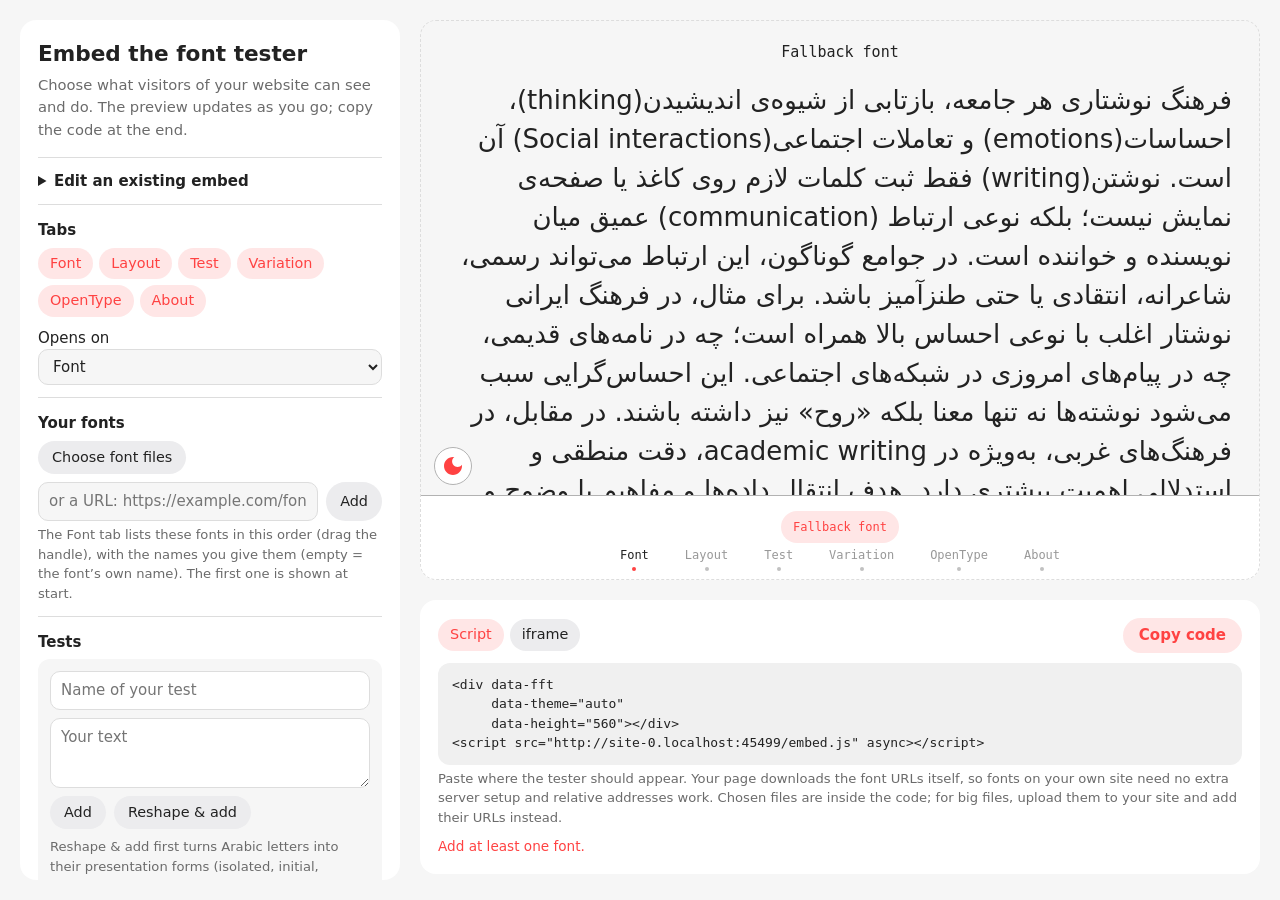
==== index.html @ 97c2cf15 "initial commit" ====
<!DOCTYPE html>
<html lang="en" translate="no">
<head>
<meta charset="UTF-8">
<meta name="viewport" content="width=device-width, initial-scale=1">
<title>Embed FFT on your website</title>
<style>
  :root {
    --text: #222222; --bg: #f6f6f6; --panel: #ffffff; --chip: #ececee; --line: #dddddd;
    --muted: #6b6b6b; --accent: #ff4242; --accent-bg: #ff424222; --on-accent: #000000; --code: #f0f0f0; --track: #cccccc;
    color-scheme: light;
  }
  @media (prefers-color-scheme: dark) {
    :root {
      --text: #f5f5f5; --bg: #222222; --panel: #000000; --chip: #1a1a1a; --line: #3a3a3a;
      --muted: #a0a0a0; --code: #2e2e2e; --track: #333333; color-scheme: dark;
    }
  }
  * { box-sizing: border-box; }
  html, body { margin: 0; }
  body {
    font: 15px/1.5 system-ui, -apple-system, "Segoe UI", Roboto, sans-serif;
    color: var(--text); background: var(--bg);
  }
  .wrap { display: grid; grid-template-columns: minmax(300px, 380px) minmax(0, 1fr); gap: 20px; padding: 20px; max-width: 1500px; margin: 0 auto; }
  @media (max-width: 860px) {
    .wrap { display: flex; flex-direction: column; padding: 12px; gap: 12px; }   /* flex, not grid: sticky needs the whole column */
    .wrap > .side { display: contents; }
    .wrap .preview { order: -1; position: sticky; top: 0; z-index: 3; height: 46vh !important; box-shadow: 0 6px 16px rgb(0 0 0 / .12); }
    .wrap .preview iframe { height: 46vh !important; }
  }
  h1 { font-size: 1.35rem; margin: 0 0 4px; }
  .lead { color: var(--muted); margin: 0 0 16px; font-size: .92rem; }
  .panel { background: var(--panel); border-radius: 16px; padding: 18px; }
  .opts { align-self: start; position: sticky; top: 20px; max-height: calc(100vh - 40px); overflow: auto; }
  @media (max-width: 860px) { .opts { position: static; max-height: none; } }
  fieldset { border: 0; border-top: 1px solid var(--line); margin: 0; padding: 14px 0 12px; }
  legend { font-weight: 600; padding: 0 0 6px; float: left; width: 100%; }
  fieldset > *:not(legend) { clear: both; }
  label { display: block; }
  .hint { color: var(--muted); font-size: .82rem; margin: 4px 0 0; }
  input[type=text], input[type=url], input[type=number], textarea, select {
    width: 100%; font: inherit; color: inherit; background: var(--bg);
    border: 1px solid var(--line); border-radius: 10px; padding: 7px 10px;
  }
  textarea { resize: vertical; min-height: 70px; }
  textarea[dir=auto] { unicode-bidi: plaintext; }
  :focus-visible { outline: 2px solid var(--accent); outline-offset: 2px; }
  .chips { display: flex; flex-wrap: wrap; gap: 6px; }
  .chips input { position: absolute; opacity: 0; pointer-events: none; }
  .chips label {
    padding: 5px 12px; border-radius: 999px; background: var(--chip); cursor: pointer; user-select: none; font-size: .9rem;
  }
  .chips input:checked + label { background: var(--accent-bg); color: var(--accent); }
  .chips input:focus-visible + label { outline: 2px solid var(--accent); outline-offset: 2px; }
  .check { display: flex; gap: 8px; align-items: center; margin-top: 8px; cursor: pointer; }
  .check input { accent-color: var(--accent); width: 16px; height: 16px; margin: 0; }
  .row { display: grid; grid-template-columns: 1fr 1fr; gap: 10px; margin-top: 8px; }
  .colors { display: grid; grid-template-columns: repeat(3, 1fr); gap: 8px; margin-top: 10px; }
  .colors label { font-size: .8rem; color: var(--muted); }
  .colors input { width: 100%; height: 34px; border: 1px solid var(--line); border-radius: 8px; background: none; padding: 2px; }
  /* sliders: the same as FFT's (thin track, pill thumb in the accent color with the value inside) */
  .font-slider { display: flex; align-items: center; gap: 10px; padding: 8px 0; }
  .font-slider > span:first-child { white-space: nowrap; }
  .font-slider .sw { position: relative; flex: 1 1 auto; min-width: 0; display: flex; align-items: center; height: 20px; }
  .slider {
    -webkit-appearance: none; -moz-appearance: none; appearance: none;
    width: 100%; height: 4px; margin: 0; background: var(--track); border-radius: 2px; outline: none; cursor: pointer;
  }
  .slider::-webkit-slider-runnable-track { height: 4px; border-radius: 2px; background: var(--track); }
  .slider::-webkit-slider-thumb { -webkit-appearance: none; appearance: none; width: 30px; height: 15px; margin-top: -6px; border-radius: 8px; background: var(--accent); cursor: pointer; }
  .slider::-moz-range-track { height: 4px; border-radius: 2px; background: var(--track); }
  .slider::-moz-range-thumb { width: 30px; height: 15px; border: none; border-radius: 8px; background: var(--accent); cursor: pointer; }
  .slider:focus-visible { outline: 2px solid var(--accent); outline-offset: 6px; }
  .slider-value {
    position: absolute; top: 55%; transform: translate(-50%, -50%);
    font: bold 10px ui-monospace, SFMono-Regular, Menlo, Consolas, monospace; color: var(--on-accent);
    pointer-events: none; user-select: none;
  }
  .side { display: grid; grid-template-columns: minmax(0, 1fr); gap: 20px; align-content: start; min-width: 0; }
  .preview { padding: 0; overflow: hidden; background: transparent; outline: 1px dashed var(--line); outline-offset: -1px; }
  .preview iframe { background: var(--panel); }
  .codehead { display: flex; gap: 8px; align-items: center; margin-bottom: 10px; flex-wrap: wrap; }
  .codehead .chips { flex: 1; }
  button.copy {
    font: inherit; border: 0; border-radius: 999px; padding: 6px 16px; cursor: pointer;
    background: var(--accent-bg); color: var(--accent); font-weight: 600;
  }
  button.copy:hover { filter: brightness(.95); }
  pre {
    margin: 0; background: var(--code); border-radius: 12px; padding: 12px 14px; overflow-x: auto;
    font: 13px/1.5 ui-monospace, SFMono-Regular, Menlo, Consolas, monospace; white-space: pre; direction: ltr;
  }
  .warn { color: var(--accent); font-size: .85rem; margin: 8px 0 0; }
  [hidden] { display: none !important; }
  .btn { font: inherit; font-size: .9rem; border: 0; border-radius: 999px; padding: 6px 14px; cursor: pointer; background: var(--chip); color: inherit; }
  .btn:hover { background: var(--line); }
  .addfont { margin-top: 8px; }
  .urlrow { display: grid; grid-template-columns: 1fr auto; gap: 8px; margin-top: 8px; }
  /* sortable lists (fonts, tests): drag the handle, or focus it and use the arrow keys */
  .dlist { position: relative; display: grid; gap: 6px; }
  .dlist:empty { display: none; }
  .drow {
    display: flex; align-items: center; gap: 6px; min-width: 0; padding: 6px 6px 6px 2px;
    border: 1px solid var(--line); border-radius: 10px; background: var(--panel);
  }
  .drow .num { width: 1.6em; text-align: end; color: var(--muted); font-size: .8rem; font-variant-numeric: tabular-nums; flex: none; }
  .drow .main { flex: 1; min-width: 0; }
  .drow .tn, .drow .sub { display: block; overflow: hidden; text-overflow: ellipsis; white-space: nowrap; }
  .drow .sub { color: var(--muted); font-size: .78rem; unicode-bidi: plaintext; }
  .drow .src { direction: ltr; text-align: left; }
  .drow.off .tn { color: var(--muted); text-decoration: line-through; }
  .drow.editing { border-color: var(--accent); }
  .drow input[type=text] { padding: 4px 8px; }
  .drow input[type=checkbox] { accent-color: var(--accent); width: 16px; height: 16px; margin: 0; flex: none; }
  .drow button { flex: none; border: 0; background: none; color: var(--muted); cursor: pointer; width: 30px; height: 30px; border-radius: 50%; display: grid; place-items: center; padding: 0; }
  .drow button:hover { background: var(--chip); color: var(--text); }
  .drow button svg { width: 16px; height: 16px; fill: none; stroke: currentColor; stroke-width: 2; stroke-linecap: round; stroke-linejoin: round; }
  .drow .handle { cursor: grab; touch-action: none; border-radius: 8px; width: 24px; height: 34px; }
  .drow .handle svg { fill: currentColor; stroke: none; }
  .drow.dragging {
    position: absolute; left: 0; z-index: 5; pointer-events: none;
    border: 2px solid var(--accent); background: var(--panel); box-shadow: 0 8px 24px rgb(0 0 0 / .18);
  }
  .dph { border: 2px dashed var(--accent); border-radius: 10px; background: color-mix(in srgb, var(--accent) 8%, transparent); }
  body.sorting, body.sorting * { cursor: grabbing !important; user-select: none; }
  .newtest { display: grid; gap: 8px; margin: 0 0 12px; padding: 12px; border-radius: 12px; background: var(--bg); }
  .newtest input, .newtest textarea { background: var(--panel); }
  .newtest .hint { margin: 0; }
  .btnrow { display: flex; gap: 8px; flex-wrap: wrap; }
  .listtools { margin-bottom: 8px; }
  .drow .tag { font: 600 .85rem ui-monospace, SFMono-Regular, Menlo, Consolas, monospace; margin-inline-end: 6px; }
  .drow .fname { color: var(--muted); font-size: .85rem; }
  .drow .ftop { display: flex; align-items: baseline; min-width: 0; overflow: hidden; white-space: nowrap; text-overflow: ellipsis; }
  .drow .state { flex: none; width: auto; height: auto; border-radius: 999px; padding: 3px 10px; font-size: .78rem; background: var(--chip); color: var(--muted); }
  .drow .state[aria-pressed="true"] { background: var(--accent-bg); color: var(--accent); }
  .drow .state:hover { background: var(--line); }
  .drow.missing .ftop::after { content: '· not in your fonts'; margin-inline-start: 6px; font-size: .75rem; color: var(--muted); }
  .drow .spacer { width: 30px; flex: none; }
  #feattag.err { outline: 2px solid var(--accent); }
  .import { border-top: 1px solid var(--line); padding: 12px 0; }
  .import summary { cursor: pointer; font-weight: 600; }
  .import[open] summary { margin-bottom: 10px; }
  .import textarea { min-height: 110px; font: 12px/1.45 ui-monospace, SFMono-Regular, Menlo, Consolas, monospace; margin-bottom: 8px; }
  .import .hint.err { color: var(--accent); }
  .tip { margin-top: 8px; }
  .linkbtn { font: inherit; border: 0; padding: 0; background: none; color: var(--accent); cursor: pointer; text-decoration: underline; }
  .session { display: flex; flex-wrap: wrap; align-items: center; gap: 4px 10px; margin: 0 0 12px; padding: 8px 12px; border-radius: 10px; background: var(--bg); font-size: .85rem; }
  .session[hidden] { display: none; }
  .listtools .btn { padding: 4px 12px; font-size: .82rem; }
</style>
</head>
<body>
<div class="wrap">
  <form class="panel opts" id="f" autocomplete="off" onsubmit="return false">
    <h1>Embed the font tester</h1>
    <p class="lead">Choose what visitors of your website can see and do. The preview updates as you go; copy the code at the end.</p>

    <p class="session" id="session" hidden role="status"><span id="sessionmsg"></span><button type="button" class="linkbtn" id="startover">Start over</button></p>

    <details class="import" id="importbox">
      <summary>Edit an existing embed</summary>
      <textarea id="importcode" dir="ltr" spellcheck="false" placeholder="Paste the Script or iframe code of an embed made here"></textarea>
      <div class="btnrow"><button type="button" class="btn" id="importbtn">Load</button></div>
      <p class="hint" id="importmsg" role="status"></p>
    </details>

    <fieldset>
      <legend>Tabs</legend>
      <div class="chips" id="tabs"></div>
      <p class="hint tip" id="onefont" hidden>With one font, the Font tab has nothing to switch. <button type="button" class="linkbtn" id="fontoff">Turn it off</button></p>
      <label style="margin-top:10px">Opens on
        <select id="tab"></select>
      </label>
    </fieldset>

    <fieldset>
      <legend>Your fonts</legend>
      <div id="fontrows" class="dlist"></div>
      <div class="addfont">
        <button type="button" class="btn" id="pick">Choose font files</button>
        <input type="file" id="files" accept=".ttf,.otf,.woff,.woff2" multiple hidden>
      </div>
      <div class="urlrow">
        <input type="url" id="url" dir="ltr" placeholder="or a URL: https://example.com/fonts/MyFont.woff2" aria-label="Font URL">
        <button type="button" class="btn" id="addurl">Add</button>
      </div>
      <p class="hint" id="urlhint" hidden>The preview downloads URL fonts from this page. If one fails here (CORS), it can still work on your site when the font is on the same domain as the page.</p>
      <p class="hint">The Font tab lists these fonts in this order (drag the handle), with the names you give them (empty = the font’s own name). The first one is shown at start.</p>
    </fieldset>

    <fieldset>
      <legend>Tests</legend>
      <div class="newtest">
        <input type="text" id="tname" dir="auto" maxlength="60" placeholder="Name of your test" aria-label="Name of your test">
        <textarea id="ttext" dir="auto" placeholder="Your text"></textarea>
        <div class="btnrow">
          <button type="button" class="btn" id="tadd">Add</button>
          <button type="button" class="btn" id="treshape">Reshape &amp; add</button>
          <button type="button" class="btn" id="tcancel" hidden>Cancel</button>
        </div>
        <p class="hint">Reshape &amp; add first turns Arabic letters into their presentation forms (isolated, initial, medial, final, lam-alef), in case you use a subset version of a font (for example made with pyftsubset).</p>
      </div>
      <div class="btnrow listtools">
        <button type="button" class="btn" id="tallon">Enable all</button>
        <button type="button" class="btn" id="talloff">Disable all</button>
      </div>
      <div id="testrows" class="dlist"></div>
      <p class="hint">Drag the handle to change the order (or focus it and use ↑ ↓). Checked tests appear in the Test tab in this order; the first one opens at start.</p>
      <label class="check"><input type="checkbox" id="edit" checked> Visitors can edit the text</label>
    </fieldset>

    <fieldset>
      <legend>OpenType features</legend>
      <select id="featmode" aria-label="Which OpenType features visitors see">
        <option value="auto">Each font’s own features</option>
        <option value="pick">Only the features I choose</option>
      </select>
      <div id="featpick" hidden>
        <div class="urlrow" style="margin:10px 0 8px">
          <input type="text" id="feattag" dir="ltr" maxlength="4" autocomplete="off" autocapitalize="off" spellcheck="false" placeholder="Add a feature tag, e.g. ss01" aria-label="Feature tag (4 letters or digits)">
          <button type="button" class="btn" id="featadd">Add</button>
        </div>
        <div class="btnrow listtools">
          <button type="button" class="btn" id="fallon">Enable all</button>
          <button type="button" class="btn" id="falloff">Disable all</button>
        </div>
        <div id="featrows" class="dlist"></div>
        <p class="hint" id="feathint">Checked features appear in the OpenType tab. The On / Off button sets how each one starts; visitors can still switch it. Your fonts’ features are listed by themselves; shaping features (init, medi, fina…) start unchecked.</p>
      </div>
      <p class="hint" id="featauto">The OpenType tab shows the features of the font on display, with an “All” button for the shaping features.</p>
    </fieldset>

    <fieldset>
      <legend>Theme</legend>
      <select id="theme"></select>
      <div class="colors" id="colors" hidden></div>
      <label class="check"><input type="checkbox" id="themetoggle" checked> Show the dark-mode button</label>
      <label class="check"><input type="checkbox" id="fontname" checked> Show the font name above the text</label>
      <label class="check"><input type="checkbox" id="info" checked> Show the info line (font details, CSS) at the bottom</label>
    </fieldset>

    <fieldset>
      <legend>Text</legend>
      <label class="font-slider"><span>Size:</span><span class="sw"><input class="slider" type="range" id="size" min="10" max="250" step="1" value="26"><span class="slider-value" aria-hidden="true"></span></span></label>
      <label class="font-slider"><span>Line height:</span><span class="sw"><input class="slider" type="range" id="lh" min="1" max="2" step="0.01" value="1.5"><span class="slider-value" aria-hidden="true"></span></span></label>
      <label>Alignment
        <select id="align">
          <option value="">The text’s own</option><option value="right">Right</option><option value="center">Center</option>
          <option value="left">Left</option><option value="justify">Justify</option>
        </select>
      </label>
    </fieldset>

    <fieldset>
      <legend>Frame</legend>
      <label>Width
        <select id="wmode">
          <option value="parent">The width of the parent element</option>
          <option value="fixed">A fixed width</option>
        </select>
      </label>
      <div class="row" id="wfixed" hidden>
        <label>Width (px)<input type="number" id="width" min="280" max="3000" step="10" value="720"></label>
        <label>Position
          <select id="walign"><option value="">Start</option><option value="center">Center</option><option value="end">End</option></select>
        </label>
      </div>
      <p class="hint" id="whint">The tester fills its container and follows it when the page is resized.</p>
      <div class="row">
        <label>Height (px)<input type="number" id="height" min="240" max="2000" step="10" value="560"></label>
        <span></span>
      </div>
      <label style="margin-top:8px">Address of the tester
        <input type="url" id="base" dir="ltr">
      </label>
      <p class="hint">Where embed.js and embed-frame.html are hosted. Filled in from this page’s address.</p>
    </fieldset>
  </form>

  <div class="side">
    <div class="panel preview" id="preview"></div>
    <div class="panel">
      <div class="codehead">
        <div class="chips" role="radiogroup" aria-label="Code type">
          <input type="radio" name="kind" id="k-script" value="script" checked><label for="k-script">Script</label>
          <input type="radio" name="kind" id="k-iframe" value="iframe"><label for="k-iframe">iframe</label>
        </div>
        <button type="button" class="copy" id="copy">Copy code</button>
      </div>
      <pre id="code"></pre>
      <p class="hint" id="kindhint"></p>
      <p class="warn" id="warn" hidden></p>
    </div>
  </div>
</div>

<script>
(() => {
  'use strict';
  const $ = s => document.querySelector(s);
  const TABS = [['font', 'Font'], ['layout', 'Layout'], ['test', 'Test'], ['variation', 'Variation'], ['opentype', 'OpenType'], ['about', 'About']];
  const TESTS = ['Farsi', 'Arabic', 'Quran', 'English'];   // the built-in tests of the embed (embed-frame.js)
  // same as PRESET_COLORS in script.js
  const THEMES = {
    Light:    ['222222', 'f6f6f6', 'ff4242', 'ffffff', 'ececee', 'f0f0f0'],
    Material: ['1d1b20', 'fef7ff', '6750a4', 'f3edf7', 'e8def8', 'ece6f0'],
    Yellow:   ['000000', 'ede8e2', '000000', 'efb11e', 'efb11e', 'ede8e2'],
    Mint:     ['1f3d2b', 'e8f5ec', '2f9e5b', 'dcefe2', 'cfe7d8', 'd8ecdf'],
    Dark:     ['f5f5f5', '222222', 'ff4242', '000000', '111111', '2e2e2e'],
    Night:    ['e6e6e6', '000000', 'ffffff', '0a0a0a', '161616', '1a1a1a'],
    Ocean:    ['d6e6ff', '10233f', '4dabf7', '0b1a30', '17325a', '173055'],
    Terminal: ['33ff66', '0b0b0b', '33ff66', '000000', '0f1f12', '0f1a11']
  };
  const FIELDS = [['text', 'Text'], ['bg', 'Background'], ['accent', 'Accent'], ['footer', 'Menu'], ['chip', 'Buttons'], ['box', 'Boxes']];

  const chip = (box, type, name, value, text, on) => {
    const id = name + '-' + value.replace(/\W+/g, '');
    box.insertAdjacentHTML('beforeend', `<input type="${type}" name="${name}" id="${id}" value="${value}"${on ? ' checked' : ''}><label for="${id}"></label>`);
    box.lastElementChild.textContent = text;
  };
  TABS.forEach(([v, t]) => { chip($('#tabs'), 'checkbox', 'tabs', v, t, true); $('#tab').add(new Option(t, v)); });
  /* --- Tests: the built-in ones and the owner's own, in one ordered list --- */
  const testList = TESTS.map(name => ({ name, on: true }));   // + { name, text, own: true, on }
  const sameName = (a, b) => a.trim().toLowerCase() === b.trim().toLowerCase();
  const isDefaultTests = () => testList.length === TESTS.length && testList.every((t, i) => !t.own && t.on && t.name === TESTS[i]);
  let editing = null;   // the owner's test being edited in the form below the list
  function renderTestRows() {
    const box = $('#testrows');
    box.textContent = '';
    testList.forEach((t, i) => {
      const row = document.createElement('div');
      row.className = 'drow' + (t.on ? '' : ' off') + (t === editing ? ' editing' : '');
      row.dataset.i = i;
      row.innerHTML = '<span class="num">' + (i + 1) + '.</span>' + handleHtml + '<input type="checkbox" aria-label="Show this test">'
        + '<div class="main"><span class="tn"></span>' + (t.own ? '<span class="sub"></span>' : '') + '</div>'
        + (t.own ? '<button type="button" class="edit" title="Edit" aria-label="Edit">' + ICON.edit + '</button>'
                 + '<button type="button" class="del" title="Remove" aria-label="Remove">' + ICON.del + '</button>' : '');
      const cb = row.querySelector('input');
      cb.checked = t.on;
      cb.addEventListener('change', () => { t.on = cb.checked; row.classList.toggle('off', !t.on); update(); });
      row.querySelector('.tn').textContent = t.name;
      if (t.own) {
        row.querySelector('.sub').textContent = t.text.replace(/\s+/g, ' ').slice(0, 120);
        row.querySelector('.edit').addEventListener('click', () => startEdit(t));
        row.querySelector('.del').addEventListener('click', () => {
          if (editing === t) stopEdit();
          testList.splice(testList.indexOf(t), 1); renderTestRows();
        });
      }
      box.appendChild(row);
    });
    update();
  }
  sortable($('#testrows'), testList, renderTestRows);
  $('#fontoff').addEventListener('click', () => { $('#tabs-font').checked = false; update(); });
  /* --- OpenType features: automatic, or the owner's list (found in the fonts + added by hand) --- */
  // the same defaults as script.js (features that are on unless turned off)
  const FEAT_DEFAULT_ON = new Set(['ccmp', 'locl', 'rlig', 'rvrn', 'abvm', 'blwm', 'abvs', 'blws', 'init', 'medi', 'fina', 'isol',
    'med2', 'fin2', 'fin3', 'pres', 'psts', 'abvf', 'blwf', 'half', 'haln', 'nukt', 'akhn', 'rphf', 'pref', 'pstf', 'cjct', 'vatu',
    'ljmo', 'vjmo', 'tjmo', 'kern', 'liga', 'clig', 'calt', 'rclt', 'mark', 'mkmk', 'curs', 'dist']);
  const featList = [];   // { tag, name, show, on, own (added by hand), found (in the fonts), hidden }
  let featTouched = false;   // once the list was edited (or loaded), newly found features start unchecked
  const featCode = f => f.tag + (f.on === FEAT_DEFAULT_ON.has(f.tag) ? '' : f.on ? ':1' : ':0');
  function renderFeatRows() {
    const box = $('#featrows');
    box.textContent = '';
    if (!featList.length) {
      box.innerHTML = '<p class="hint" style="margin:0">Add fonts to see their features here, or add a tag above.</p>';
    }
    featList.forEach(f => {
      const row = document.createElement('div');
      row.className = 'drow' + (f.show ? '' : ' off') + (f.own && !f.found ? ' missing' : '');
      row.innerHTML = '<input type="checkbox" aria-label="Show ' + f.tag + '" style="margin-inline-start:6px">'
        + '<div class="main"><span class="ftop"><span class="tag"></span><span class="fname"></span></span></div>'
        + '<button type="button" class="state" title="How it starts"></button>'
        + (f.own ? '<button type="button" class="del" title="Remove" aria-label="Remove ' + f.tag + '">' + ICON.del + '</button>' : '<span class="spacer"></span>');
      const cb = row.querySelector('input');
      cb.checked = f.show;
      cb.addEventListener('change', () => { f.show = cb.checked; featTouched = true; row.classList.toggle('off', !f.show); update(); });
      row.querySelector('.tag').textContent = f.tag;
      row.querySelector('.fname').textContent = f.name && f.name !== f.tag ? f.name : '';
      const st = row.querySelector('.state');
      const paint = () => { st.textContent = f.on ? 'On' : 'Off'; st.setAttribute('aria-pressed', String(f.on)); st.setAttribute('aria-label', f.tag + ' starts ' + (f.on ? 'on' : 'off')); };
      paint();
      st.addEventListener('click', () => { f.on = !f.on; featTouched = true; paint(); update(); });
      if (f.own) row.querySelector('.del').addEventListener('click', () => { featList.splice(featList.indexOf(f), 1); featTouched = true; renderFeatRows(); update(); });
      box.appendChild(row);
    });
  }
  function addFeat() {
    const inp = $('#feattag'), tag = inp.value.trim();
    if (!/^[A-Za-z0-9]{4}$/.test(tag)) { inp.classList.add('err'); inp.focus(); setTimeout(() => inp.classList.remove('err'), 1200); return; }
    const ex = featList.find(f => f.tag === tag);
    if (ex) ex.show = true;
    else featList.push({ tag, name: '', show: true, on: true, own: true, found: false, hidden: false });
    featTouched = true; inp.value = '';
    renderFeatRows(); update();
  }
  $('#featadd').addEventListener('click', addFeat);
  $('#feattag').addEventListener('keydown', e => { if (e.key === 'Enter') { e.preventDefault(); addFeat(); } });
  const setAllFeats = on => { featList.forEach(f => { f.show = on; }); featTouched = true; renderFeatRows(); update(); };
  $('#fallon').addEventListener('click', () => setAllFeats(true));
  $('#falloff').addEventListener('click', () => setAllFeats(false));
  // the preview reports the features of the fonts (with their names)
  window.addEventListener('message', e => {
    const fr = $('#preview iframe');
    if (!fr || e.source !== fr.contentWindow || !e.data || e.data.fft !== 'features' || !Array.isArray(e.data.list)) return;
    const seen = new Set();
    e.data.list.forEach(it => {
      if (!it || !/^[A-Za-z0-9]{4}$/.test(it.tag)) return;
      seen.add(it.tag);
      let f = featList.find(x => x.tag === it.tag);
      if (!f) {
        f = { tag: it.tag, show: !featTouched && !it.hidden, on: !!it.on, own: !it.found, found: !!it.found, hidden: !!it.hidden, name: '' };
        featList.push(f);
      }
      f.name = String(it.name || ''); f.found = !!it.found; f.hidden = !!it.hidden;
      if (f.found) f.own = false;
    });
    // features of fonts that were removed go away (the ones added by hand stay)
    for (let i = featList.length - 1; i >= 0; i--) if (!featList[i].own && !seen.has(featList[i].tag)) featList.splice(i, 1);
    featList.sort((a, b) => (a.own - b.own) || a.tag.localeCompare(b.tag));
    renderFeatRows();
    update();
  });
  $('#featmode').addEventListener('change', () => { $('#featpick').hidden = $('#featmode').value !== 'pick'; $('#featauto').hidden = !$('#featpick').hidden; });

  const setAllTests = on => { testList.forEach(t => { t.on = on; }); renderTestRows(); };
  $('#tallon').addEventListener('click', () => setAllTests(true));

  /* --- load an existing code (Script or iframe) back into the builder --- */
  function readCode(code) {
    const doc = new DOMParser().parseFromString(code, 'text/html');
    const r = { opt: {}, base: '', fonts: [], texts: [], order: null, keep: null };
    const el = doc.querySelector('[data-fft]'), fr = doc.querySelector('iframe[src]');
    const bars = v => String(v || '').split('|').map(x => x.trim());
    if (el) {
      Object.keys(el.dataset).forEach(k => { if (k !== 'fft' && k !== 'fftDone') r.opt[k.toLowerCase()] = el.dataset[k]; });
      el.querySelectorAll('template[data-fft-font]').forEach(t => {
        const url = t.getAttribute('data-url'), label = t.getAttribute('data-label') || '';
        r.fonts.push(url ? { url, label } : { b64: t.content.textContent.replace(/\s+/g, ''), name: t.getAttribute('data-name') || 'Font', label });
      });
      const labels = bars(r.opt.label);
      bars(r.opt.font).forEach((u, i) => { if (u) r.fonts.push({ url: u, label: labels[i] || '' }); });
      el.querySelectorAll('template[data-fft-text]').forEach(t => r.texts.push({ name: t.getAttribute('data-name') || '', text: t.content.textContent.replace(/^\n+|\s+$/g, '') }));
      if (r.opt.text) r.texts.push({ name: r.opt.textname || '', text: r.opt.text });
      if (r.opt.tests) {
        if (r.opt.tests.includes(',') && !r.opt.tests.includes('|')) r.keep = r.opt.tests.split(',').map(x => x.trim().toLowerCase());   // older codes
        else r.order = bars(r.opt.tests).filter(Boolean);
      }
      r.position = r.opt.position || (/^(start|end)$/.test(r.opt.align || '') ? r.opt.align : '');
      const sc = doc.querySelector('script[src*="embed.js"]');
      if (sc) r.base = sc.getAttribute('src').replace(/embed\.js.*$/, '');
    } else if (fr) {
      const src = fr.getAttribute('src'), h = src.indexOf('#');
      const p = new URLSearchParams(h < 0 ? '' : src.slice(h + 1));
      const q = src.indexOf('?');
      if (q >= 0) new URLSearchParams(src.slice(q + 1, h < 0 ? undefined : h)).forEach((v, k) => p.append(k, v));
      p.forEach((v, k) => { if (!(k in r.opt)) r.opt[k] = v; });
      const labels = p.getAll('label');
      p.getAll('font').forEach((u, i) => r.fonts.push({ url: u, label: labels[i] || '' }));
      const names = p.getAll('textname');
      p.getAll('text').forEach((t, i) => r.texts.push({ name: names[i] || '', text: t }));
      if (p.getAll('test').length) r.order = p.getAll('test');
      else if (r.opt.tests) r.keep = r.opt.tests.split(',').map(x => x.trim().toLowerCase());   // older codes
      r.base = src.slice(0, h < 0 ? (q < 0 ? src.length : q) : h).replace(/[^\/]*$/, '');
      const st = fr.style;
      if (st.height && /px$/.test(st.height)) r.opt.height = parseFloat(st.height);
      if (st.width && /px$/.test(st.width)) r.opt.width = parseFloat(st.width);
      const ml = fr.getAttribute('style') || '';
      r.position = /margin-inline:\s*auto/.test(ml) ? 'center' : /margin-inline-start:\s*auto/.test(ml) ? 'end' : '';
    } else return null;
    return r;
  }
  function b64buf(s) {
    const bin = atob(s), a = new Uint8Array(bin.length);
    for (let i = 0; i < bin.length; i++) a[i] = bin.charCodeAt(i);
    return a.buffer;
  }
  function loadCode(code, quiet) {
    const msg = $('#importmsg');
    msg.classList.remove('err');
    let r = null;
    try { r = readCode(code); } catch (e) { r = null; }
    if (!r) { if (!quiet) { msg.textContent = 'No embed found: paste the whole Script or iframe code.'; msg.classList.add('err'); } return false; }
    const o = r.opt, off = k => /^(0|false|no|off)$/i.test(String(o[k] || ''));
    if (editing) stopEdit();
    // tabs
    const tabs = String(o.tabs || '').split(',').map(x => x.trim().toLowerCase()).filter(Boolean);
    TABS.forEach(([v]) => { $('#tabs-' + v).checked = !tabs.length || tabs.includes(v); });
    const on = TABS.map(([v]) => v).filter(v => $('#tabs-' + v).checked);
    $('#tab').value = on.includes(String(o.tab || '').toLowerCase()) ? o.tab.toLowerCase() : on[0] || 'font';
    // fonts
    let bad = 0;
    fonts.splice(0, fonts.length);
    r.fonts.forEach(f => {
      if (f.url) { fonts.push({ kind: 'url', url: f.url, label: f.label }); return; }
      try { const buf = b64buf(f.b64); fonts.push({ kind: 'file', name: f.name, buf, b64: f.b64, label: f.label }); } catch (e) { bad++; }
    });
    // tests: the order list, then what is left (turned off)
    const lc = x => x.trim().toLowerCase();
    const own = r.texts.filter(t => t.text.trim()).map((t, i) => ({ name: (t.name || '').trim() || 'Sample ' + (i + 1), text: t.text, own: true, on: true }));
    const all = [...own, ...TESTS.map(name => ({ name, on: true }))];
    let list;
    if (r.order) {
      const want = r.order.map(lc);
      list = [];
      want.forEach(n => { const t = all.find(x => lc(x.name) === n); if (t && !list.includes(t)) list.push(t); });
      all.forEach(t => { if (!list.includes(t)) { t.on = false; list.push(t); } });
    } else {
      list = all;
      if (r.keep) list.forEach(t => { if (!t.own) t.on = r.keep.includes(lc(t.name)); });
    }
    testList.splice(0, testList.length, ...list);
    // the rest
    $('#edit').checked = !off('edit');
    $('#themetoggle').checked = !off('themetoggle');
    $('#fontname').checked = !off('fontname');
    $('#info').checked = !off('info');
    // OpenType features: the listed ones checked, in their start state; the fonts' others come from the preview, unchecked
    featList.splice(0, featList.length);
    if (typeof o.features === 'string') {
      $('#featmode').value = 'pick';
      o.features.split(',').map(x => x.trim().match(/^([A-Za-z0-9]{4})(?::([01]))?$/)).filter(Boolean).forEach(m => {
        featList.push({ tag: m[1], name: '', show: true, on: m[2] == null ? FEAT_DEFAULT_ON.has(m[1]) : m[2] === '1', own: true, found: false, hidden: false });
      });
      featTouched = true;
    } else { $('#featmode').value = 'auto'; featTouched = false; }
    $('#featmode').dispatchEvent(new Event('change'));
    renderFeatRows();
    const cols = String(o.colors || '').split(',').map(x => '#' + x.trim().replace(/^#/, ''));
    if (cols.length === FIELDS.length && cols.every(c => /^#[0-9a-f]{6}$/i.test(c))) {
      $('#theme').value = 'custom';
      FIELDS.forEach(([k], i) => { $('#c-' + k).value = cols[i].toLowerCase(); });
    } else {
      const t = [...$('#theme').options].find(op => op.value.toLowerCase() === String(o.theme || 'light').toLowerCase());
      $('#theme').value = t ? t.value : 'Light';
    }
    $('#size').value = isFinite(+o.size) && o.size !== undefined ? o.size : 26;
    $('#lh').value = isFinite(+o.lh) && o.lh !== undefined ? o.lh : 1.5;
    $('#align').value = ['left', 'right', 'center', 'justify'].includes(String(o.align || '').toLowerCase()) ? o.align.toLowerCase() : '';
    const w = parseFloat(o.width);
    $('#wmode').value = w > 0 ? 'fixed' : 'parent';
    if (w > 0) $('#width').value = Math.round(w);
    $('#walign').value = { center: 'center', end: 'end' }[r.position] || '';
    if (parseFloat(o.height) > 0) $('#height').value = Math.round(parseFloat(o.height));
    if (r.base) $('#base').value = new URL(r.base, location.href).href;
    lastHash = null; openChanged = true;
    renderFonts(); renderTestRows();
    const nOwn = own.length, nF = fonts.length;
    if (!quiet) msg.textContent = 'Loaded: ' + nF + ' font' + (nF === 1 ? '' : 's') + ', ' + nOwn + ' test' + (nOwn === 1 ? '' : 's') + ' of your own.' + (bad ? ' ' + bad + ' font could not be read.' : '');
    return true;
  }
  $('#importbtn').addEventListener('click', () => loadCode($('#importcode').value));

  /* --- autosave: the builder keeps its last state in this browser (as a Script code, read back like an import) --- */
  const SAVE_KEY = 'fft-builder-v1';
  let saveTimer = 0, canSave = false;
  function saveState() {
    if (!canSave) return;
    clearTimeout(saveTimer);
    saveTimer = setTimeout(() => {
      const kind = document.querySelector('[name=kind]:checked').value;
      const full = codeScript(options(), true);
      try { localStorage.setItem(SAVE_KEY, JSON.stringify({ code: full, kind, files: true })); }
      catch (e) {
        // too big for the browser's storage (font files): keep everything but the font files
        try {
          const light = full.replace(/\n  <template data-fft-font data-name="[^"]*"[^>]*>[^<]*<\/template>/g, '');
          localStorage.setItem(SAVE_KEY, JSON.stringify({ code: light, kind, files: false }));
        } catch (e2) {}
      }
    }, 400);
  }
  function restoreState() {
    let saved = null;
    try { saved = JSON.parse(localStorage.getItem(SAVE_KEY) || 'null'); } catch (e) {}
    if (!saved || !saved.code || !loadCode(saved.code, true)) return false;
    if (saved.kind === 'iframe') $('#k-iframe').checked = true;
    $('#sessionmsg').textContent = 'Your last settings are back.' + (saved.files ? '' : ' The font files were too big to keep: choose them again.');
    $('#session').hidden = false;
    return true;
  }
  $('#startover').addEventListener('click', () => {
    canSave = false;
    try { localStorage.removeItem(SAVE_KEY); } catch (e) {}
    location.reload();
  });
  $('#talloff').addEventListener('click', () => setAllTests(false));
  function startEdit(t) {
    editing = t;
    $('#tname').value = t.name; $('#ttext').value = t.text;
    $('#tadd').textContent = 'Save'; $('#treshape').textContent = 'Reshape & save'; $('#tcancel').hidden = false;
    renderTestRows();
    $('.newtest').scrollIntoView({ block: 'nearest', behavior: 'smooth' });
    $('#ttext').focus();
  }
  function stopEdit() {
    editing = null;
    $('#tname').value = ''; $('#ttext').value = '';
    $('#tadd').textContent = 'Add'; $('#treshape').textContent = 'Reshape & add'; $('#tcancel').hidden = true;
  }
  $('#tcancel').addEventListener('click', () => { stopEdit(); renderTestRows(); });
  // names are the keys of the order list: unique, and without "|" (the separator in data-tests)
  function uniqueName(v, self) {
    let base = (v || '').replace(/\|/g, '/').trim() || 'My test';
    if (base.toLowerCase() === 'none') base += ' 1';   // "none" means an empty Test tab
    let name = base, n = 2;
    while (testList.some(t => t !== self && sameName(t.name, name))) name = base + ' ' + n++;
    return name;
  }
  function addTest(reshape) {
    let text = $('#ttext').value.replace(/\u00a0/g, ' ').replace(/\s+$/, '');
    if (!text.trim()) { $('#ttext').focus(); return; }
    if (reshape) text = reshapeArabic(text);
    if (editing) { editing.name = uniqueName($('#tname').value, editing); editing.text = text; }
    else testList.unshift({ name: uniqueName($('#tname').value, null), text, own: true, on: true });   // new tests open first
    stopEdit();
    renderTestRows();
  }
  $('#tadd').addEventListener('click', () => addTest(false));
  $('#treshape').addEventListener('click', () => addTest(true));

  /* --- Arabic reshaper: letters -> presentation forms (Arabic Presentation Forms-A / -B) ---
     forms: [isolated, final, initial, medial]; a letter with only 2 forms joins only to the letter before it (right-joining). */
  const AR_FORMS = {
    0x0621: [0xFE80], 0x0622: [0xFE81, 0xFE82], 0x0623: [0xFE83, 0xFE84], 0x0624: [0xFE85, 0xFE86], 0x0625: [0xFE87, 0xFE88],
    0x0626: [0xFE89, 0xFE8A, 0xFE8B, 0xFE8C], 0x0627: [0xFE8D, 0xFE8E], 0x0628: [0xFE8F, 0xFE90, 0xFE91, 0xFE92], 0x0629: [0xFE93, 0xFE94],
    0x062A: [0xFE95, 0xFE96, 0xFE97, 0xFE98], 0x062B: [0xFE99, 0xFE9A, 0xFE9B, 0xFE9C], 0x062C: [0xFE9D, 0xFE9E, 0xFE9F, 0xFEA0],
    0x062D: [0xFEA1, 0xFEA2, 0xFEA3, 0xFEA4], 0x062E: [0xFEA5, 0xFEA6, 0xFEA7, 0xFEA8], 0x062F: [0xFEA9, 0xFEAA], 0x0630: [0xFEAB, 0xFEAC],
    0x0631: [0xFEAD, 0xFEAE], 0x0632: [0xFEAF, 0xFEB0], 0x0633: [0xFEB1, 0xFEB2, 0xFEB3, 0xFEB4], 0x0634: [0xFEB5, 0xFEB6, 0xFEB7, 0xFEB8],
    0x0635: [0xFEB9, 0xFEBA, 0xFEBB, 0xFEBC], 0x0636: [0xFEBD, 0xFEBE, 0xFEBF, 0xFEC0], 0x0637: [0xFEC1, 0xFEC2, 0xFEC3, 0xFEC4],
    0x0638: [0xFEC5, 0xFEC6, 0xFEC7, 0xFEC8], 0x0639: [0xFEC9, 0xFECA, 0xFECB, 0xFECC], 0x063A: [0xFECD, 0xFECE, 0xFECF, 0xFED0],
    0x0641: [0xFED1, 0xFED2, 0xFED3, 0xFED4], 0x0642: [0xFED5, 0xFED6, 0xFED7, 0xFED8], 0x0643: [0xFED9, 0xFEDA, 0xFEDB, 0xFEDC],
    0x0644: [0xFEDD, 0xFEDE, 0xFEDF, 0xFEE0], 0x0645: [0xFEE1, 0xFEE2, 0xFEE3, 0xFEE4], 0x0646: [0xFEE5, 0xFEE6, 0xFEE7, 0xFEE8],
    0x0647: [0xFEE9, 0xFEEA, 0xFEEB, 0xFEEC], 0x0648: [0xFEED, 0xFEEE], 0x0649: [0xFEEF, 0xFEF0], 0x064A: [0xFEF1, 0xFEF2, 0xFEF3, 0xFEF4],
    0x067E: [0xFB56, 0xFB57, 0xFB58, 0xFB59], 0x0686: [0xFB7A, 0xFB7B, 0xFB7C, 0xFB7D], 0x0698: [0xFB8A, 0xFB8B],
    0x06A9: [0xFB8E, 0xFB8F, 0xFB90, 0xFB91], 0x06AF: [0xFB92, 0xFB93, 0xFB94, 0xFB95], 0x06CC: [0xFBFC, 0xFBFD, 0xFBFE, 0xFBFF],
    0x06C0: [0xFBA4, 0xFBA5]
  };
  const LAM_ALEF = { 0x0622: [0xFEF5, 0xFEF6], 0x0623: [0xFEF7, 0xFEF8], 0x0625: [0xFEF9, 0xFEFA], 0x0627: [0xFEFB, 0xFEFC] };   // [isolated, final]
  const isMark = c => (c >= 0x064B && c <= 0x065F) || c === 0x0670 || (c >= 0x06D6 && c <= 0x06ED);
  const joinsBefore = c => c === 0x0640 || c === 0x200D || (AR_FORMS[c] && AR_FORMS[c].length > 1);   // can connect to the letter before
  const joinsAfter = c => c === 0x0640 || c === 0x200D || (AR_FORMS[c] && AR_FORMS[c].length === 4);  // can connect to the letter after
  function reshapeArabic(text) {
    const cps = [...text].map(ch => ch.codePointAt(0));
    const out = [];
    // index of the next / previous character that is not a mark (marks are transparent for joining)
    const next = i => { for (let j = i + 1; j < cps.length; j++) if (!isMark(cps[j])) return j; return -1; };
    let prevJoins = false;   // the letter before can connect to this one
    for (let i = 0; i < cps.length; i++) {
      const c = cps[i];
      if (isMark(c)) { out.push(c); continue; }
      const f = AR_FORMS[c];
      if (!f) { out.push(c); prevJoins = joinsAfter(c); continue; }
      const before = prevJoins && joinsBefore(c);
      const j = next(i), n = j < 0 ? 0 : cps[j];
      if (c === 0x0644 && LAM_ALEF[n]) {   // lam + alef -> one ligature; marks between them follow it
        out.push(LAM_ALEF[n][before ? 1 : 0]);
        for (let k = i + 1; k < j; k++) out.push(cps[k]);
        i = j; prevJoins = false;
        continue;
      }
      const after = joinsAfter(c) && j >= 0 && joinsBefore(n);
      out.push(f.length === 1 ? f[0] : before && after ? f[3] : before ? f[1] : after ? f[2] : f[0]);
      prevJoins = joinsAfter(c);
    }
    return String.fromCodePoint(...out);
  }
  $('#theme').add(new Option('Follow the visitor’s system', 'auto'));
  Object.keys(THEMES).forEach(n => $('#theme').add(new Option(n, n)));
  $('#theme').add(new Option('Custom colors…', 'custom'));
  FIELDS.forEach(([k, t], i) => {
    $('#colors').insertAdjacentHTML('beforeend', `<label>${t}<input type="color" id="c-${k}" value="#${THEMES.Light[i]}"></label>`);
  });
  $('#base').value = location.href.replace(/[^\/]*([?#].*)?$/, '');

  /* --- sortable lists: rows have class "drow", data-i (index in arr) and a ".handle" button --- */
  const ICON = {
    grip: '<svg viewBox="0 0 16 24" aria-hidden="true"><circle cx="5" cy="5" r="2"/><circle cx="11" cy="5" r="2"/><circle cx="5" cy="12" r="2"/><circle cx="11" cy="12" r="2"/><circle cx="5" cy="19" r="2"/><circle cx="11" cy="19" r="2"/></svg>',
    edit: '<svg viewBox="0 0 24 24" aria-hidden="true"><path d="M4 20h4L19 9l-4-4L4 16v4z"/><path d="M14 6l4 4"/></svg>',
    del: '<svg viewBox="0 0 24 24" aria-hidden="true"><path d="M6 6l12 12M18 6L6 18"/></svg>'
  };
  const handleHtml = '<button type="button" class="handle" title="Drag to reorder" aria-label="Reorder: drag, or use the arrow keys">' + ICON.grip + '</button>';
  function sortable(box, arr, rerender) {
    box.addEventListener('pointerdown', e => {
      const h = e.target.closest('.handle');
      if (!h || e.button > 0) return;
      e.preventDefault();
      const row = h.closest('.drow'), item = arr[+row.dataset.i];
      const r = row.getBoundingClientRect(), b0 = box.getBoundingClientRect();
      const grab = e.clientY - r.top;
      const ph = document.createElement('div');
      ph.className = 'dph'; ph.style.height = r.height + 'px';
      box.insertBefore(ph, row);
      row.classList.add('dragging');
      row.style.width = r.width + 'px';
      row.style.top = (r.top - b0.top) + 'px';
      document.body.classList.add('sorting');
      h.setPointerCapture(e.pointerId);
      const scroller = box.closest('.opts');
      let lastY = e.clientY, raf = 0;
      const place = () => {
        const b = box.getBoundingClientRect();
        row.style.top = Math.max(-r.height / 2, Math.min(b.height - r.height / 2, lastY - b.top - grab)) + 'px';
        const before = [...box.querySelectorAll('.drow:not(.dragging)')].find(o => {
          const q = o.getBoundingClientRect(); return lastY < q.top + q.height / 2;
        });
        if (before) { if (ph.nextElementSibling !== before) box.insertBefore(ph, before); }
        else if (box.lastElementChild !== ph) box.appendChild(ph);
      };
      // near the top / bottom edge of the scrolling options panel, keep scrolling while dragging
      const tick = () => {
        raf = 0;
        if (!scroller || scroller.scrollHeight <= scroller.clientHeight) return;
        const sr = scroller.getBoundingClientRect(), edge = 40;
        const v = lastY < sr.top + edge ? -8 : lastY > sr.bottom - edge ? 8 : 0;
        if (v) { scroller.scrollTop += v; place(); raf = requestAnimationFrame(tick); }
      };
      const move = ev => { lastY = ev.clientY; place(); if (!raf) raf = requestAnimationFrame(tick); };
      const end = () => {
        h.removeEventListener('pointermove', move); h.removeEventListener('pointerup', end); h.removeEventListener('pointercancel', end);
        cancelAnimationFrame(raf);
        document.body.classList.remove('sorting');
        box.insertBefore(row, ph); ph.remove();
        row.classList.remove('dragging'); row.style.width = row.style.top = '';
        const order = [...box.querySelectorAll('.drow')].map(x => arr[+x.dataset.i]);
        if (order.some((x, i) => x !== arr[i])) {
          arr.splice(0, arr.length, ...order);
          rerender();
          const hs = box.querySelectorAll('.handle');
          if (hs[arr.indexOf(item)]) hs[arr.indexOf(item)].focus({ preventScroll: true });
        }
      };
      h.addEventListener('pointermove', move); h.addEventListener('pointerup', end); h.addEventListener('pointercancel', end);
    });
    box.addEventListener('keydown', e => {
      const h = e.target.closest('.handle');
      if (!h || (e.key !== 'ArrowUp' && e.key !== 'ArrowDown')) return;
      e.preventDefault();
      const i = +h.closest('.drow').dataset.i, j = i + (e.key === 'ArrowUp' ? -1 : 1);
      if (j < 0 || j >= arr.length) return;
      arr.splice(j, 0, arr.splice(i, 1)[0]);
      rerender();
      box.querySelectorAll('.handle')[j].focus();
    });
  }

  /* --- the owner's fonts: files (put into the code as base64) or URLs --- */
  const fonts = [];   // { kind: 'file', name, buf, b64 } | { kind: 'url', url }, + label
  const kb = n => n < 1024 * 1024 ? Math.round(n / 1024) + ' KB' : (n / 1048576).toFixed(1) + ' MB';
  const toB64 = buf => {
    const a = new Uint8Array(buf); let s = '';
    for (let i = 0; i < a.length; i += 0x8000) s += String.fromCharCode.apply(null, a.subarray(i, i + 0x8000));
    return btoa(s);
  };
  function renderFonts() {
    const box = $('#fontrows');
    box.textContent = '';
    fonts.forEach((f, i) => {
      const row = document.createElement('div');
      row.className = 'drow'; row.dataset.i = i;
      row.innerHTML = handleHtml + '<div class="main"><input type="text" dir="auto" placeholder="The font’s own name" aria-label="Name in the Font tab">'
        + '<span class="sub src"></span></div><button type="button" class="del" title="Remove" aria-label="Remove">' + ICON.del + '</button>';
      const inp = row.querySelector('input');
      inp.value = f.label || '';
      inp.addEventListener('input', () => { f.label = inp.value.trim(); update(); });
      row.querySelector('.del').addEventListener('click', () => { fonts.splice(i, 1); renderFonts(); });
      row.querySelector('.src').textContent = f.kind === 'file' ? f.name + ' · ' + kb(f.buf.byteLength) : f.url;
      box.appendChild(row);
    });
    lastHash = null;   // the preview gets the new list
    update();
  }
  sortable($('#fontrows'), fonts, renderFonts);
  $('#pick').addEventListener('click', () => $('#files').click());
  $('#files').addEventListener('change', async e => {
    for (const file of e.target.files) {
      if (!/\.(ttf|otf|woff2?)$/i.test(file.name)) continue;
      const buf = await file.arrayBuffer();
      fonts.push({ kind: 'file', name: file.name, buf, b64: toB64(buf), label: '' });
    }
    e.target.value = '';
    renderFonts();
  });
  const addUrl = () => {
    const u = $('#url').value.trim();
    if (!u) return;
    fonts.push({ kind: 'url', url: u, label: '' });
    $('#url').value = '';
    renderFonts();
  };
  $('#addurl').addEventListener('click', addUrl);
  $('#url').addEventListener('keydown', e => { if (e.key === 'Enter') { e.preventDefault(); addUrl(); } });
  // the preview asks for the fonts (as the real embed.js would answer)
  window.addEventListener('message', e => {
    const f = $('#preview iframe');
    if (!f || e.source !== f.contentWindow || !e.data || e.data.fft !== 'hello' || !fonts.length) return;
    const list = fonts.map(x => x.kind === 'file'
      ? { buf: x.buf.slice(0), name: x.name, label: x.label }
      : { url: new URL(x.url, location.href).href, label: x.label });
    f.contentWindow.postMessage({ fft: 'fonts', fonts: list }, '*', list.filter(x => x.buf).map(x => x.buf));
  });

  // the options that differ from the tester's defaults (the code stays short)
  function options() {
    const o = {};
    const tabs = [...document.querySelectorAll('[name=tabs]:checked')].map(x => x.value);
    if (tabs.length && tabs.length < TABS.length) o.tabs = tabs.join(',');
    const first = $('#tab').value;
    if (first !== (tabs[0] || 'font')) o.tab = first;
    const own = testList.filter(t => t.own && t.on);
    if (own.length) { o.text = own.map(t => t.text); o.textname = own.map(t => t.name); }
    if (!isDefaultTests()) {
      const on = testList.filter(t => t.on).map(t => t.name);
      o.test = on.length ? on : ['none'];   // "none" = an empty Test tab (no test param at all would mean the defaults)
    }
    if (!$('#edit').checked) o.edit = '0';
    const th = $('#theme').value;
    if (th === 'custom') o.colors = FIELDS.map(([k]) => $('#c-' + k).value.slice(1)).join(',');
    else if (th !== 'Light') o.theme = th;
    if (!$('#themetoggle').checked) o.themetoggle = '0';
    if (!$('#fontname').checked) o.fontname = '0';
    if (!$('#info').checked) o.info = '0';
    if ($('#featmode').value === 'pick') o.features = featList.filter(f => f.show).map(featCode).join(',') || 'none';
    if ($('#size').value !== '26') o.size = $('#size').value;
    if ($('#lh').value !== '1.5') o.lh = $('#lh').value;
    if ($('#align').value) o.align = $('#align').value;
    return o;
  }
  function hash(o) {
    const p = new URLSearchParams();
    p.append('embed', '1');
    Object.keys(o).forEach(k => [].concat(o[k]).forEach(v => p.append(k, v)));
    return p.toString();
  }
  const esc = s => String(s).replace(/&/g, '&amp;').replace(/</g, '&lt;').replace(/>/g, '&gt;').replace(/"/g, '&quot;');
  const height = () => Math.max(240, Math.round(+$('#height').value) || 560);
  const fixedW = () => $('#wmode').value === 'fixed' ? Math.max(280, Math.round(+$('#width').value) || 720) : 0;
  const frameCss = () => {
    const w = fixedW(), a = $('#walign').value;
    return 'display:block;' + (w ? 'width:' + w + 'px;max-width:100%;' : 'width:100%;') +
      (w && a === 'center' ? 'margin-inline:auto;' : w && a === 'end' ? 'margin-inline-start:auto;' : '') +
      'height:' + height() + 'px;border:0;border-radius:12px';
  };
  const base = () => { let b = $('#base').value.trim(); if (b && !b.endsWith('/')) b += '/'; return b; };

  // full = the code to copy; the screen shows base64 data shortened
  function codeScript(o, full) {
    const attrs = ['data-fft'];
    const urls = fonts.some(f => f.kind === 'file') ? [] : fonts;   // with files, every font is a <template>, in the chosen order
    if (urls.length) {
      attrs.push(`data-font="${esc(urls.map(f => f.url).join(' | '))}"`);
      if (urls.some(f => f.label)) attrs.push(`data-label="${esc(urls.map(f => f.label || '').join(' | '))}"`);
    }
    Object.keys(o).forEach(k => {
      if (k === 'text' || k === 'textname') return;
      attrs.push(`data-${k === 'test' ? 'tests' : k}="${esc([].concat(o[k]).join(' | '))}"`);
    });
    if (fixedW()) { attrs.push(`data-width="${fixedW()}"`); if ($('#walign').value) attrs.push(`data-position="${$('#walign').value}"`); }
    attrs.push(`data-height="${height()}"`);
    let html = '<div ' + attrs.join('\n     ') + '>';
    if (!urls.length) fonts.forEach(f => {
      if (f.kind === 'url') { html += `\n  <template data-fft-font data-url="${esc(f.url)}"${f.label ? ` data-label="${esc(f.label)}"` : ''}></template>`; return; }
      const data = full ? f.b64 : f.b64.slice(0, 40) + '… (' + kb(f.b64.length) + ' of font data, copied in full)';
      html += `\n  <template data-fft-font data-name="${esc(f.name)}"${f.label ? ` data-label="${esc(f.label)}"` : ''}>${data}</template>`;
    });
    (o.text || []).forEach((t, i) => { html += `\n  <template data-fft-text data-name="${esc(o.textname[i])}">${esc(t)}</template>`; });
    if (html.includes('<template')) html += '\n';
    html += '</div>\n<script src="' + esc(base() + 'embed.js') + '" async><\/script>';
    return html;
  }
  function codeIframe(o) {
    const p = {};
    const urls = fonts.filter(f => f.kind === 'url');
    if (urls.length) { p.font = urls.map(f => new URL(f.url, location.href).href); if (urls.some(f => f.label)) p.label = urls.map(f => f.label || ''); }
    Object.assign(p, o);
    return `<iframe src="${esc(base() + 'embed-frame.html#' + hash(p))}"\n        title="Font tester" loading="lazy" allow="clipboard-write"\n        style="${frameCss()}"></iframe>`;
  }

  // the number inside the thumb, as in FFT (the thumb is 30px wide)
  function placeValues() {
    document.querySelectorAll('.slider').forEach(sl => {
      const v = sl.parentElement.querySelector('.slider-value'), w = sl.offsetWidth;
      const min = +sl.min, max = +sl.max, val = +sl.value;
      v.textContent = String(+val.toFixed(2));
      if (w) v.style.left = (((val - min) / ((max - min) || 1)) * (w - 30) + 15) + 'px';
    });
  }
  window.addEventListener('resize', placeValues);
  let timer = 0, lastHash = '', lastOpen = '', openChanged = false;
  let previewTab = '';   // the tab open in the preview, as it reports it
  window.addEventListener('message', e => {
    const f = $('#preview iframe');
    if (f && e.source === f.contentWindow && e.data && e.data.fft === 'tab' && typeof e.data.tab === 'string') previewTab = e.data.tab;
  });
  function update() {
    $('#colors').hidden = $('#theme').value !== 'custom';
    $('#wfixed').hidden = $('#wmode').value !== 'fixed';
    $('#urlhint').hidden = !fonts.some(f => f.kind === 'url');
    $('#onefont').hidden = !(fonts.length === 1 && $('#tabs-font').checked);
    $('#whint').textContent = $('#wmode').value === 'fixed'
      ? 'Never wider than its container: on a narrow screen it shrinks to fit.'
      : 'The tester fills its container and follows it when the page is resized.';
    placeValues();
    // the first tab must be one of the visible ones
    const tabs = [...document.querySelectorAll('[name=tabs]:checked')].map(x => x.value);
    [...$('#tab').options].forEach(op => { op.disabled = tabs.length > 0 && !tabs.includes(op.value); });
    if ($('#tab').selectedOptions[0].disabled) $('#tab').value = tabs[0];

    const o = options();
    saveState();
    const script = document.querySelector('[name=kind]:checked').value === 'script';
    $('#code').textContent = script ? codeScript(o, false) : codeIframe(o);
    $('#kindhint').textContent = script
      ? 'Paste where the tester should appear. Your page downloads the font URLs itself, so fonts on your own site need no extra server setup and relative addresses work. Chosen files are inside the code; for big files, upload them to your site and add their URLs instead.'
      : 'For site builders that block scripts. Here the tester downloads the fonts, so their server must allow CORS, and chosen files can’t be used.';
    const warn = [];
    if (!fonts.length) warn.push('Add at least one font.');
    if (!testList.some(t => t.on)) warn.push('No test is checked: the Test tab will be empty.');
    if (!script && fonts.some(f => f.kind === 'file')) warn.push('Font files work only with the Script code: switch to it, or use URLs.');
    if (!script && fonts.some(f => f.kind === 'url' && !/^https?:\/\//i.test(f.url))) warn.push('In an iframe, font addresses must be full https:// URLs.');
    const bytes = fonts.reduce((n, f) => n + (f.b64 ? f.b64.length : 0), 0);
    if (script && bytes > 600 * 1024) warn.push('The font files add ' + kb(bytes) + ' to your page. Using woff2 files or URLs keeps it light.');
    $('#warn').hidden = !warn.length; $('#warn').textContent = warn.join(' ');

    const h = hash(Object.assign(fonts.length ? { pf: '1' } : {}, o));
    $('#preview').style.height = height() + 'px';
    const cur = $('#preview iframe'); if (cur) cur.style.cssText = frameCss();
    if (h === lastHash) return;
    clearTimeout(timer);
    if ($('#tab').value !== lastOpen) { lastOpen = $('#tab').value; openChanged = true; }   // kept until the preview reloads
    timer = setTimeout(() => {   // a new iframe each time: changing only the hash of an iframe would not reload it
      lastHash = h;
      // the preview stays on the tab that was open (unless "Opens on" itself was changed)
      let ph = h;
      // (the preview reports its tab with postMessage, which also works when this page is opened from the disk)
      const useOpen = openChanged; openChanged = false;
      if (useOpen) previewTab = '';
      if (previewTab && (!o.tabs || o.tabs.split(',').includes(previewTab))) ph = hash(Object.assign(fonts.length ? { pf: '1' } : {}, o, { tab: previewTab }));
      const f = document.createElement('iframe');
      f.title = 'Preview of the embedded font tester';
      f.allow = 'clipboard-write';
      f.style.cssText = frameCss();
      f.src = 'embed-frame.html#' + ph + '&debug=1';   // debug: the preview shows the technical font errors
      $('#preview').replaceChildren(f);
    }, 350);
  }
  $('#f').addEventListener('input', update);
  $('#f').addEventListener('change', update);
  document.querySelectorAll('[name=kind]').forEach(r => r.addEventListener('change', update));
  $('#copy').addEventListener('click', async () => {
    const script = document.querySelector('[name=kind]:checked').value === 'script';
    const text = script ? codeScript(options(), true) : $('#code').textContent;
    try { await navigator.clipboard.writeText(text); }
    catch (e) {
      const t = document.createElement('textarea'); t.value = text; document.body.appendChild(t); t.select();
      document.execCommand('copy'); t.remove();
    }
    $('#copy').textContent = 'Copied';
    setTimeout(() => { $('#copy').textContent = 'Copy code'; }, 1400);
  });
  renderFeatRows();
  if (!restoreState()) renderTestRows();
  canSave = true;
  saveState();
})();
</script>
</body>
</html>
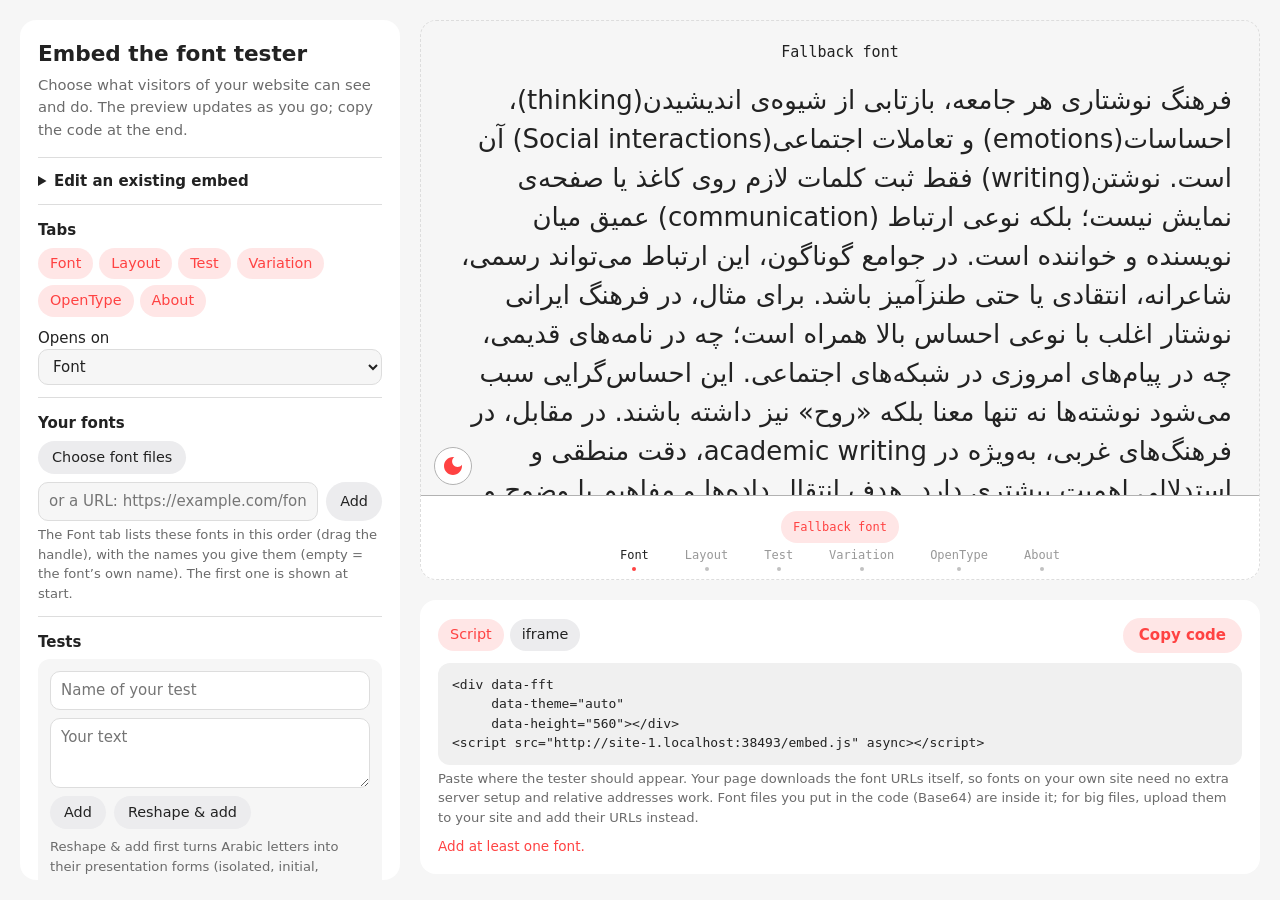
==== commit 16742aa0: "v1.0 - About: "FFT-Embed v1.0 / Built on FFT v1.51 · Customized for this page". - Every file the fra" ====
--- a/index.html
+++ b/index.html
@@ -58,6 +58,7 @@
   .row { display: grid; grid-template-columns: 1fr 1fr; gap: 10px; margin-top: 8px; }
   .colors { display: grid; grid-template-columns: repeat(3, 1fr); gap: 8px; margin-top: 10px; }
   .colors label { font-size: .8rem; color: var(--muted); }
+  .colors .cap { grid-column: 1 / -1; margin: 0; font-weight: 600; color: var(--text); }
   .colors input { width: 100%; height: 34px; border: 1px solid var(--line); border-radius: 8px; background: none; padding: 2px; }
   /* sliders: the same as FFT's (thin track, pill thumb in the accent color with the value inside) */
   .font-slider { display: flex; align-items: center; gap: 10px; padding: 8px 0; }
@@ -144,6 +145,10 @@
   .import textarea { min-height: 110px; font: 12px/1.45 ui-monospace, SFMono-Regular, Menlo, Consolas, monospace; margin-bottom: 8px; }
   .import .hint.err { color: var(--accent); }
   .tip { margin-top: 8px; }
+  .drow .b64 { margin-inline-start: 2px; }
+  .disclaimer { margin: 8px 0 0; padding: 10px 12px; border-radius: 10px; background: var(--accent-bg); color: var(--text); font-size: .82rem; }
+  .disclaimer strong { display: block; color: var(--accent); margin-bottom: 2px; }
+  .disclaimer p { margin: 0; }
   .linkbtn { font: inherit; border: 0; padding: 0; background: none; color: var(--accent); cursor: pointer; text-decoration: underline; }
   .session { display: flex; flex-wrap: wrap; align-items: center; gap: 4px 10px; margin: 0 0 12px; padding: 8px 12px; border-radius: 10px; background: var(--bg); font-size: .85rem; }
   .session[hidden] { display: none; }
@@ -185,6 +190,11 @@
         <input type="url" id="url" dir="ltr" placeholder="or a URL: https://example.com/fonts/MyFont.woff2" aria-label="Font URL">
         <button type="button" class="btn" id="addurl">Add</button>
       </div>
+      <div class="disclaimer" id="b64note" hidden role="note">
+        <strong>Disclaimer</strong>
+        <p>Base64 can be decoded: a font put in the code this way is not protected from being copied. If your font is commercial and this is a concern, use a version made for testing (for example a subset or a demo version).</p>
+      </div>
+      <p class="hint" id="filehint" hidden>Chosen files are only used in the preview. Press “Add as Base64” to put a file in the code, or upload it to your site and add its URL instead.</p>
       <p class="hint" id="urlhint" hidden>The preview downloads URL fonts from this page. If one fails here (CORS), it can still work on your site when the font is on the same domain as the page.</p>
       <p class="hint">The Font tab lists these fonts in this order (drag the handle), with the names you give them (empty = the font’s own name). The first one is shown at start.</p>
     </fieldset>
@@ -233,8 +243,19 @@
 
     <fieldset>
       <legend>Theme</legend>
-      <select id="theme"></select>
-      <div class="colors" id="colors" hidden></div>
+      <label>Starts in
+        <select id="tstart">
+          <option value="auto">The visitor’s system setting</option>
+          <option value="light">Light mode</option>
+          <option value="dark">Dark mode</option>
+        </select>
+      </label>
+      <div class="row">
+        <label>Light mode<select id="tlight"></select></label>
+        <label>Dark mode<select id="tdark"></select></label>
+      </div>
+      <div class="colors" id="clight" hidden aria-label="Light mode colors"></div>
+      <div class="colors" id="cdark" hidden aria-label="Dark mode colors"></div>
       <label class="check"><input type="checkbox" id="themetoggle" checked> Show the dark-mode button</label>
       <label class="check"><input type="checkbox" id="fontname" checked> Show the font name above the text</label>
       <label class="check"><input type="checkbox" id="info" checked> Show the info line (font details, CSS) at the bottom</label>
@@ -439,7 +460,7 @@
       Object.keys(el.dataset).forEach(k => { if (k !== 'fft' && k !== 'fftDone') r.opt[k.toLowerCase()] = el.dataset[k]; });
       el.querySelectorAll('template[data-fft-font]').forEach(t => {
         const url = t.getAttribute('data-url'), label = t.getAttribute('data-label') || '';
-        r.fonts.push(url ? { url, label } : { b64: t.content.textContent.replace(/\s+/g, ''), name: t.getAttribute('data-name') || 'Font', label });
+        r.fonts.push(url ? { url, label } : { b64: t.content.textContent.replace(/\s+/g, ''), name: t.getAttribute('data-name') || 'Font', label, previewOnly: t.hasAttribute('data-preview-only') });
       });
       const labels = bars(r.opt.label);
       bars(r.opt.font).forEach((u, i) => { if (u) r.fonts.push({ url: u, label: labels[i] || '' }); });
@@ -496,7 +517,7 @@
     fonts.splice(0, fonts.length);
     r.fonts.forEach(f => {
       if (f.url) { fonts.push({ kind: 'url', url: f.url, label: f.label }); return; }
-      try { const buf = b64buf(f.b64); fonts.push({ kind: 'file', name: f.name, buf, b64: f.b64, label: f.label }); } catch (e) { bad++; }
+      try { const buf = b64buf(f.b64); fonts.push({ kind: 'file', name: f.name, buf, b64: f.b64, label: f.label, inCode: !f.previewOnly }); } catch (e) { bad++; }
     });
     // tests: the order list, then what is left (turned off)
     const lc = x => x.trim().toLowerCase();
@@ -529,14 +550,25 @@
     } else { $('#featmode').value = 'auto'; featTouched = false; }
     $('#featmode').dispatchEvent(new Event('change'));
     renderFeatRows();
-    const cols = String(o.colors || '').split(',').map(x => '#' + x.trim().replace(/^#/, ''));
-    if (cols.length === FIELDS.length && cols.every(c => /^#[0-9a-f]{6}$/i.test(c))) {
-      $('#theme').value = 'custom';
-      FIELDS.forEach(([k], i) => { $('#c-' + k).value = cols[i].toLowerCase(); });
-    } else {
-      const t = [...$('#theme').options].find(op => op.value.toLowerCase() === String(o.theme || 'light').toLowerCase());
-      $('#theme').value = t ? t.value : 'Light';
+    // themes: lighttheme / darktheme (or 6 colors each) + theme = which mode starts; older codes had one theme
+    const sixColors = v => { const c = String(v || '').split(',').map(x => '#' + x.trim().replace(/^#/, '').toLowerCase()); return c.length === FIELDS.length && c.every(x => /^#[0-9a-f]{6}$/.test(x)) ? c : null; };
+    const preset = (m, v) => MODE_THEMES[m].find(n => n.toLowerCase() === String(v || '').trim().toLowerCase());
+    const setMode = (m, name, cols) => {
+      if (cols) { $('#t' + m).value = 'custom'; FIELDS.forEach(([k], i) => { $(`#c-${m}-${k}`).value = cols[i]; }); }
+      else $('#t' + m).value = name || MODE_THEMES[m][0];
+    };
+    const darkBg = hex => { const n = parseInt(hex.slice(1), 16); return (0.299 * (n >> 16) + 0.587 * (n >> 8 & 255) + 0.114 * (n & 255)) < 128; };
+    const start = String(o.theme || 'light').trim().toLowerCase();
+    setMode('light', preset('light', o.lighttheme), sixColors(o.lightcolors));
+    setMode('dark', preset('dark', o.darktheme), sixColors(o.darkcolors));
+    if (/^(light|dark|auto)$/.test(start)) $('#tstart').value = start;
+    else {   // older codes: theme=Ocean (a preset) starts in that preset's mode
+      const m = preset('dark', start) ? 'dark' : 'light';
+      setMode(m, preset(m, start), null);
+      $('#tstart').value = m;
     }
+    const old = sixColors(o.colors);   // older codes: colors=… for the mode of its background
+    if (old) { const m = darkBg(old[1]) ? 'dark' : 'light'; setMode(m, null, old); $('#tstart').value = m; }
     $('#size').value = isFinite(+o.size) && o.size !== undefined ? o.size : 26;
     $('#lh').value = isFinite(+o.lh) && o.lh !== undefined ? o.lh : 1.5;
     $('#align').value = ['left', 'right', 'center', 'justify'].includes(String(o.align || '').toLowerCase()) ? o.align.toLowerCase() : '';
@@ -562,7 +594,7 @@
     clearTimeout(saveTimer);
     saveTimer = setTimeout(() => {
       const kind = document.querySelector('[name=kind]:checked').value;
-      const full = codeScript(options(), true);
+      const full = codeScript(options(), true, true);
       try { localStorage.setItem(SAVE_KEY, JSON.stringify({ code: full, kind, files: true })); }
       catch (e) {
         // too big for the browser's storage (font files): keep everything but the font files
@@ -668,11 +700,16 @@
     }
     return String.fromCodePoint(...out);
   }
-  $('#theme').add(new Option('Follow the visitor’s system', 'auto'));
-  Object.keys(THEMES).forEach(n => $('#theme').add(new Option(n, n)));
-  $('#theme').add(new Option('Custom colors…', 'custom'));
-  FIELDS.forEach(([k, t], i) => {
-    $('#colors').insertAdjacentHTML('beforeend', `<label>${t}<input type="color" id="c-${k}" value="#${THEMES.Light[i]}"></label>`);
+  // the presets of each mode, and 6 color pickers per mode for "Custom colors…"
+  const MODE_THEMES = { light: ['Light', 'Material', 'Yellow', 'Mint'], dark: ['Dark', 'Night', 'Ocean', 'Terminal'] };
+  ['light', 'dark'].forEach(m => {
+    const sel = $('#t' + m), box = $('#c' + m);
+    MODE_THEMES[m].forEach(n => sel.add(new Option(n, n)));
+    sel.add(new Option('Custom colors…', 'custom'));
+    box.insertAdjacentHTML('beforeend', `<p class="hint cap">${m === 'light' ? 'Light' : 'Dark'} mode colors</p>`);
+    FIELDS.forEach(([k, t], i) => {
+      box.insertAdjacentHTML('beforeend', `<label>${t}<input type="color" id="c-${m}-${k}" value="#${THEMES[MODE_THEMES[m][0]][i]}"></label>`);
+    });
   });
   $('#base').value = location.href.replace(/[^\/]*([?#].*)?$/, '');
 
@@ -762,7 +799,16 @@
       const row = document.createElement('div');
       row.className = 'drow'; row.dataset.i = i;
       row.innerHTML = handleHtml + '<div class="main"><input type="text" dir="auto" placeholder="The font’s own name" aria-label="Name in the Font tab">'
-        + '<span class="sub src"></span></div><button type="button" class="del" title="Remove" aria-label="Remove">' + ICON.del + '</button>';
+        + '<span class="sub src"></span></div>'
+        + (f.kind === 'file' ? '<button type="button" class="state b64" title="Put this font file in the code, as Base64"></button>' : '')
+        + '<button type="button" class="del" title="Remove" aria-label="Remove">' + ICON.del + '</button>';
+      if (f.kind === 'file') {
+        // a chosen file is only used in the preview, unless it is put in the code (Base64)
+        const b = row.querySelector('.b64');
+        const paint = () => { b.textContent = f.inCode ? 'In code (Base64)' : 'Add as Base64'; b.setAttribute('aria-pressed', String(!!f.inCode)); b.setAttribute('aria-label', f.name + ': ' + (f.inCode ? 'in the code as Base64' : 'only in the preview')); };
+        paint();
+        b.addEventListener('click', () => { f.inCode = !f.inCode; paint(); update(); });
+      }
       const inp = row.querySelector('input');
       inp.value = f.label || '';
       inp.addEventListener('input', () => { f.label = inp.value.trim(); update(); });
@@ -779,7 +825,7 @@
     for (const file of e.target.files) {
       if (!/\.(ttf|otf|woff2?)$/i.test(file.name)) continue;
       const buf = await file.arrayBuffer();
-      fonts.push({ kind: 'file', name: file.name, buf, b64: toB64(buf), label: '' });
+      fonts.push({ kind: 'file', name: file.name, buf, b64: toB64(buf), label: '', inCode: false });   // preview only until put in the code
     }
     e.target.value = '';
     renderFonts();
@@ -817,9 +863,12 @@
       o.test = on.length ? on : ['none'];   // "none" = an empty Test tab (no test param at all would mean the defaults)
     }
     if (!$('#edit').checked) o.edit = '0';
-    const th = $('#theme').value;
-    if (th === 'custom') o.colors = FIELDS.map(([k]) => $('#c-' + k).value.slice(1)).join(',');
-    else if (th !== 'Light') o.theme = th;
+    if ($('#tstart').value !== 'light') o.theme = $('#tstart').value;
+    ['light', 'dark'].forEach(m => {
+      const v = $('#t' + m).value;
+      if (v === 'custom') o[m + 'colors'] = FIELDS.map(([k]) => $(`#c-${m}-${k}`).value.slice(1)).join(',');
+      else if (v !== MODE_THEMES[m][0]) o[m + 'theme'] = v;
+    });
     if (!$('#themetoggle').checked) o.themetoggle = '0';
     if (!$('#fontname').checked) o.fontname = '0';
     if (!$('#info').checked) o.info = '0';
@@ -847,9 +896,11 @@
   const base = () => { let b = $('#base').value.trim(); if (b && !b.endsWith('/')) b += '/'; return b; };
 
   // full = the code to copy; the screen shows base64 data shortened
-  function codeScript(o, full) {
+  // full = the code to copy (the screen shows Base64 data shortened); forSave = also the "preview only" files, marked
+  function codeScript(o, full, forSave) {
     const attrs = ['data-fft'];
-    const urls = fonts.some(f => f.kind === 'file') ? [] : fonts;   // with files, every font is a <template>, in the chosen order
+    const list = forSave ? fonts : fonts.filter(f => f.kind === 'url' || f.inCode);
+    const urls = list.some(f => f.kind === 'file') ? [] : list;   // with files, every font is a <template>, in the chosen order
     if (urls.length) {
       attrs.push(`data-font="${esc(urls.map(f => f.url).join(' | '))}"`);
       if (urls.some(f => f.label)) attrs.push(`data-label="${esc(urls.map(f => f.label || '').join(' | '))}"`);
@@ -861,10 +912,10 @@
     if (fixedW()) { attrs.push(`data-width="${fixedW()}"`); if ($('#walign').value) attrs.push(`data-position="${$('#walign').value}"`); }
     attrs.push(`data-height="${height()}"`);
     let html = '<div ' + attrs.join('\n     ') + '>';
-    if (!urls.length) fonts.forEach(f => {
+    if (!urls.length) list.forEach(f => {
       if (f.kind === 'url') { html += `\n  <template data-fft-font data-url="${esc(f.url)}"${f.label ? ` data-label="${esc(f.label)}"` : ''}></template>`; return; }
       const data = full ? f.b64 : f.b64.slice(0, 40) + '… (' + kb(f.b64.length) + ' of font data, copied in full)';
-      html += `\n  <template data-fft-font data-name="${esc(f.name)}"${f.label ? ` data-label="${esc(f.label)}"` : ''}>${data}</template>`;
+      html += `\n  <template data-fft-font data-name="${esc(f.name)}"${f.label ? ` data-label="${esc(f.label)}"` : ''}${f.inCode ? '' : ' data-preview-only'}>${data}</template>`;
     });
     (o.text || []).forEach((t, i) => { html += `\n  <template data-fft-text data-name="${esc(o.textname[i])}">${esc(t)}</template>`; });
     if (html.includes('<template')) html += '\n';
@@ -889,6 +940,7 @@
     });
   }
   window.addEventListener('resize', placeValues);
+  const FRAME = 'embed-frame.html?v=1.0-ed7179a4';   // the version is written by build-embed.mjs (a new one = not taken from the cache)
   let timer = 0, lastHash = '', lastOpen = '', openChanged = false;
   let previewTab = '';   // the tab open in the preview, as it reports it
   window.addEventListener('message', e => {
@@ -896,9 +948,12 @@
     if (f && e.source === f.contentWindow && e.data && e.data.fft === 'tab' && typeof e.data.tab === 'string') previewTab = e.data.tab;
   });
   function update() {
-    $('#colors').hidden = $('#theme').value !== 'custom';
+    $('#clight').hidden = $('#tlight').value !== 'custom';
+    $('#cdark').hidden = $('#tdark').value !== 'custom';
     $('#wfixed').hidden = $('#wmode').value !== 'fixed';
     $('#urlhint').hidden = !fonts.some(f => f.kind === 'url');
+    $('#b64note').hidden = !fonts.some(f => f.kind === 'file' && f.inCode);
+    $('#filehint').hidden = !fonts.some(f => f.kind === 'file' && !f.inCode);
     $('#onefont').hidden = !(fonts.length === 1 && $('#tabs-font').checked);
     $('#whint').textContent = $('#wmode').value === 'fixed'
       ? 'Never wider than its container: on a narrow screen it shrinks to fit.'
@@ -914,14 +969,15 @@
     const script = document.querySelector('[name=kind]:checked').value === 'script';
     $('#code').textContent = script ? codeScript(o, false) : codeIframe(o);
     $('#kindhint').textContent = script
-      ? 'Paste where the tester should appear. Your page downloads the font URLs itself, so fonts on your own site need no extra server setup and relative addresses work. Chosen files are inside the code; for big files, upload them to your site and add their URLs instead.'
+      ? 'Paste where the tester should appear. Your page downloads the font URLs itself, so fonts on your own site need no extra server setup and relative addresses work. Font files you put in the code (Base64) are inside it; for big files, upload them to your site and add their URLs instead.'
       : 'For site builders that block scripts. Here the tester downloads the fonts, so their server must allow CORS, and chosen files can’t be used.';
     const warn = [];
     if (!fonts.length) warn.push('Add at least one font.');
+    else if (!fonts.some(f => f.kind === 'url' || f.inCode)) warn.push('No font is in the code yet: your fonts are only in the preview.');
     if (!testList.some(t => t.on)) warn.push('No test is checked: the Test tab will be empty.');
-    if (!script && fonts.some(f => f.kind === 'file')) warn.push('Font files work only with the Script code: switch to it, or use URLs.');
+    if (!script && fonts.some(f => f.kind === 'file' && f.inCode)) warn.push('Font files work only with the Script code: switch to it, or use URLs.');
     if (!script && fonts.some(f => f.kind === 'url' && !/^https?:\/\//i.test(f.url))) warn.push('In an iframe, font addresses must be full https:// URLs.');
-    const bytes = fonts.reduce((n, f) => n + (f.b64 ? f.b64.length : 0), 0);
+    const bytes = fonts.reduce((n, f) => n + (f.b64 && f.inCode ? f.b64.length : 0), 0);
     if (script && bytes > 600 * 1024) warn.push('The font files add ' + kb(bytes) + ' to your page. Using woff2 files or URLs keeps it light.');
     $('#warn').hidden = !warn.length; $('#warn').textContent = warn.join(' ');
 
@@ -943,7 +999,7 @@
       f.title = 'Preview of the embedded font tester';
       f.allow = 'clipboard-write';
       f.style.cssText = frameCss();
-      f.src = 'embed-frame.html#' + ph + '&debug=1';   // debug: the preview shows the technical font errors
+      f.src = FRAME + '#' + ph + '&debug=1';   // debug: the preview shows the technical font errors
       $('#preview').replaceChildren(f);
     }, 350);
   }
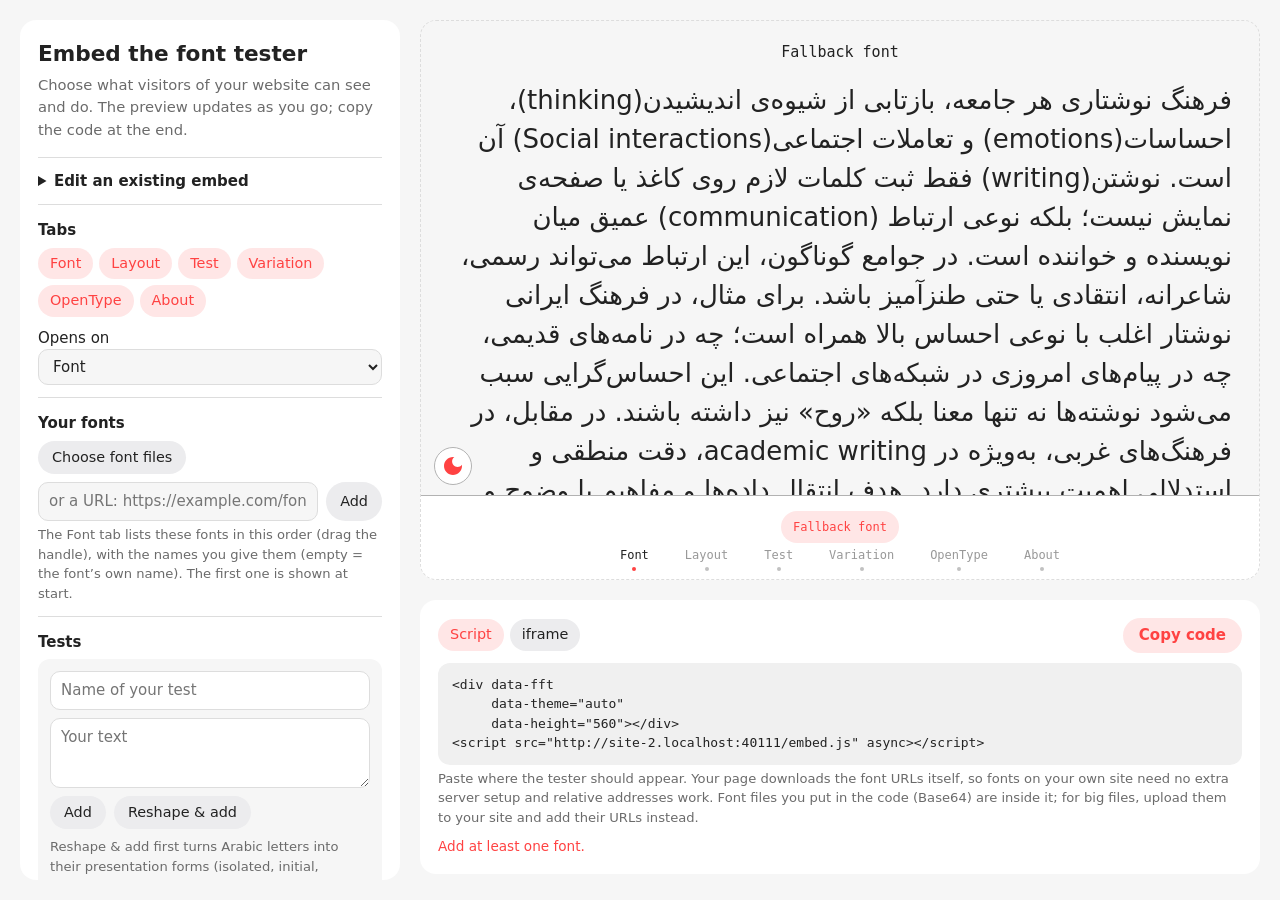
==== commit 2843948c: "Builder: explain when the preview can't start If the frame doesn't start within 4 seconds (embed-fra" ====
--- a/index.html
+++ b/index.html
@@ -81,6 +81,10 @@
   .side { display: grid; grid-template-columns: minmax(0, 1fr); gap: 20px; align-content: start; min-width: 0; }
   .preview { padding: 0; overflow: hidden; background: transparent; outline: 1px dashed var(--line); outline-offset: -1px; }
   .preview iframe { background: var(--panel); }
+  .preview { position: relative; }
+  .nopreview { position: absolute; inset: 0; display: grid; place-content: center; gap: 6px; padding: 24px; text-align: center; background: var(--panel); border-radius: 16px; font-size: .9rem; }
+  .nopreview strong { color: var(--accent); }
+  .nopreview code { font: 12px ui-monospace, SFMono-Regular, Menlo, Consolas, monospace; background: var(--code); padding: 2px 6px; border-radius: 6px; }
   .codehead { display: flex; gap: 8px; align-items: center; margin-bottom: 10px; flex-wrap: wrap; }
   .codehead .chips { flex: 1; }
   button.copy {
@@ -942,10 +946,12 @@
   window.addEventListener('resize', placeValues);
   const FRAME = 'embed-frame.html?v=1.0-ed7179a4';   // the version is written by build-embed.mjs (a new one = not taken from the cache)
   let timer = 0, lastHash = '', lastOpen = '', openChanged = false;
-  let previewTab = '';   // the tab open in the preview, as it reports it
+  let previewTab = '', noPreviewTimer = 0;   // the tab open in the preview, as it reports it
   window.addEventListener('message', e => {
     const f = $('#preview iframe');
-    if (f && e.source === f.contentWindow && e.data && e.data.fft === 'tab' && typeof e.data.tab === 'string') previewTab = e.data.tab;
+    if (!f || e.source !== f.contentWindow || !e.data) return;
+    if (e.data.fft === 'hello' || e.data.fft === 'tab') { clearTimeout(noPreviewTimer); const m = $('#preview .nopreview'); if (m) m.remove(); }
+    if (e.data.fft === 'tab' && typeof e.data.tab === 'string') previewTab = e.data.tab;
   });
   function update() {
     $('#clight').hidden = $('#tlight').value !== 'custom';
@@ -1001,6 +1007,15 @@
       f.style.cssText = frameCss();
       f.src = FRAME + '#' + ph + '&debug=1';   // debug: the preview shows the technical font errors
       $('#preview').replaceChildren(f);
+      // the frame says hello when it starts; without it, embed-frame.html is missing or broken next to this page
+      clearTimeout(noPreviewTimer);
+      noPreviewTimer = setTimeout(() => {
+        if ($('#preview iframe') !== f) return;
+        const m = document.createElement('div');
+        m.className = 'nopreview'; m.setAttribute('role', 'status');
+        m.innerHTML = '<strong>The preview didn’t start</strong><span>The files <code>embed-frame.html</code>, <code>.css</code> and <code>.js</code> must be next to this page. In the FFT repository, make them with <code>node embed/build-embed.mjs</code>.</span>';
+        $('#preview').appendChild(m);
+      }, 4000);
     }, 350);
   }
   $('#f').addEventListener('input', update);
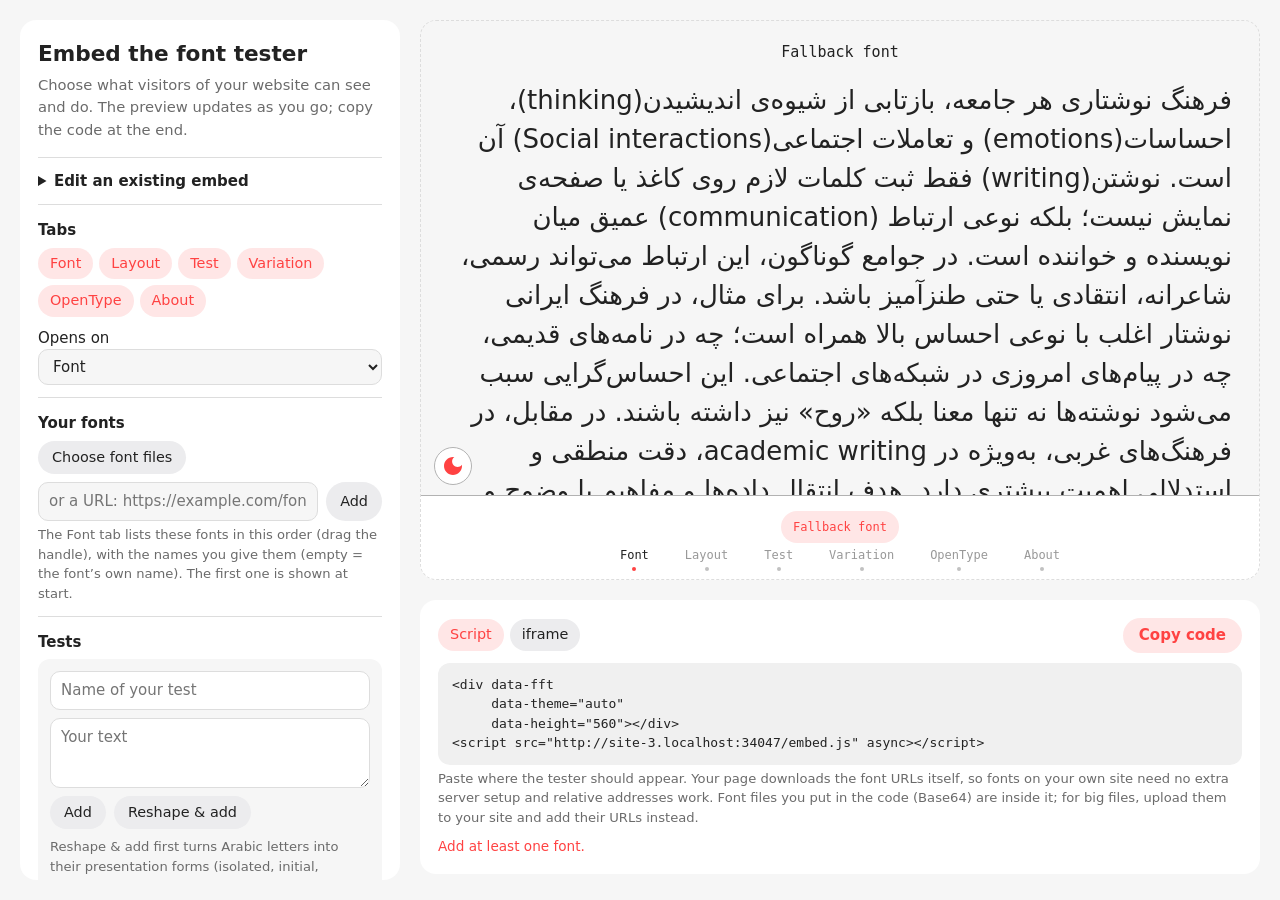
==== commit 72e76b4c: "woff2 fonts work in every browser (Brotli decoder fallback)  Browsers without DecompressionStream('b" ====
--- a/index.html
+++ b/index.html
@@ -944,7 +944,7 @@
     });
   }
   window.addEventListener('resize', placeValues);
-  const FRAME = 'embed-frame.html?v=1.0-ed7179a4';   // the version is written by build-embed.mjs (a new one = not taken from the cache)
+  const FRAME = 'embed-frame.html?v=1.0-8623a217';   // the version is written by build-embed.mjs (a new one = not taken from the cache)
   let timer = 0, lastHash = '', lastOpen = '', openChanged = false;
   let previewTab = '', noPreviewTimer = 0;   // the tab open in the preview, as it reports it
   window.addEventListener('message', e => {
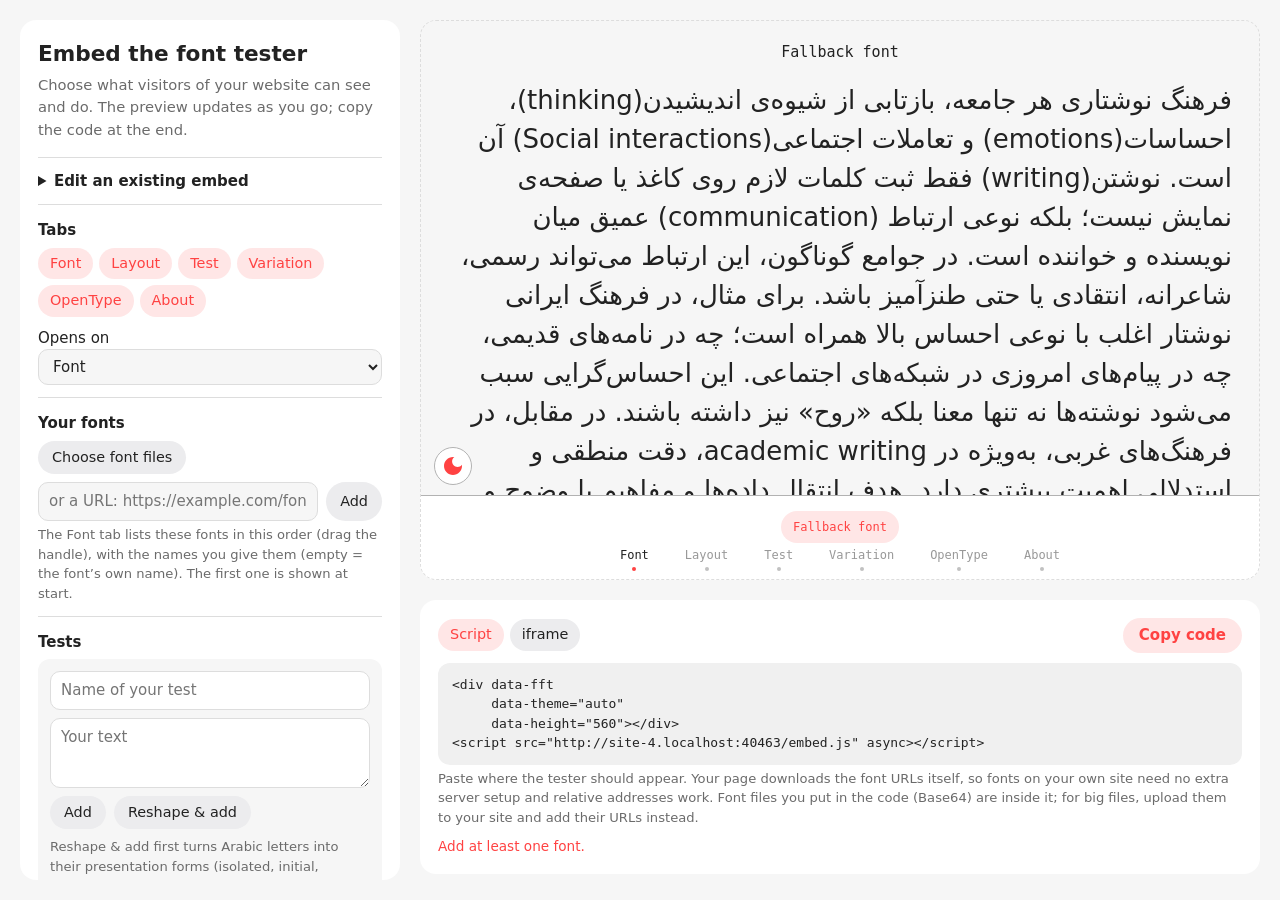
==== commit 133391fd: "replace index.html with embed-builder.html i did a mistake in last recent push, instead of updating " ====
--- a/index.html
+++ b/index.html
@@ -114,6 +114,9 @@
   .drow .tn, .drow .sub { display: block; overflow: hidden; text-overflow: ellipsis; white-space: nowrap; }
   .drow .sub { color: var(--muted); font-size: .78rem; unicode-bidi: plaintext; }
   .drow .src { direction: ltr; text-align: left; }
+  .drow .srcin { margin-top: 4px; padding: 3px 8px; font-size: .78rem; color: var(--muted); background: transparent; border-color: transparent; text-align: left; }
+  .drow .srcin:hover { border-color: var(--line); }
+  .drow .srcin:focus { color: var(--text); background: var(--bg); border-color: var(--line); }
   .drow.off .tn { color: var(--muted); text-decoration: line-through; }
   .drow.editing { border-color: var(--accent); }
   .drow input[type=text] { padding: 4px 8px; }
@@ -803,7 +806,7 @@
       const row = document.createElement('div');
       row.className = 'drow'; row.dataset.i = i;
       row.innerHTML = handleHtml + '<div class="main"><input type="text" dir="auto" placeholder="The font’s own name" aria-label="Name in the Font tab">'
-        + '<span class="sub src"></span></div>'
+        + (f.kind === 'url' ? '<input type="url" class="srcin" dir="ltr" spellcheck="false" aria-label="Font URL" title="Click to edit the URL">' : '<span class="sub src"></span>') + '</div>'
         + (f.kind === 'file' ? '<button type="button" class="state b64" title="Put this font file in the code, as Base64"></button>' : '')
         + '<button type="button" class="del" title="Remove" aria-label="Remove">' + ICON.del + '</button>';
       if (f.kind === 'file') {
@@ -817,7 +820,22 @@
       inp.value = f.label || '';
       inp.addEventListener('input', () => { f.label = inp.value.trim(); update(); });
       row.querySelector('.del').addEventListener('click', () => { fonts.splice(i, 1); renderFonts(); });
-      row.querySelector('.src').textContent = f.kind === 'file' ? f.name + ' · ' + kb(f.buf.byteLength) : f.url;
+      if (f.kind === 'file') row.querySelector('.src').textContent = f.name + ' · ' + kb(f.buf.byteLength);
+      else {
+        // the URL can be corrected in place (Enter or leaving the box applies it; Escape puts the old one back)
+        const u = row.querySelector('.srcin');
+        u.value = f.url;
+        const apply = () => {
+          const v = u.value.trim();
+          if (!v) { u.value = f.url; return; }
+          if (v !== f.url) { f.url = v; lastHash = null; update(); }
+        };
+        u.addEventListener('change', apply);
+        u.addEventListener('keydown', e => {
+          if (e.key === 'Enter') { e.preventDefault(); apply(); u.blur(); }
+          else if (e.key === 'Escape') { u.value = f.url; u.blur(); }
+        });
+      }
       box.appendChild(row);
     });
     lastHash = null;   // the preview gets the new list
